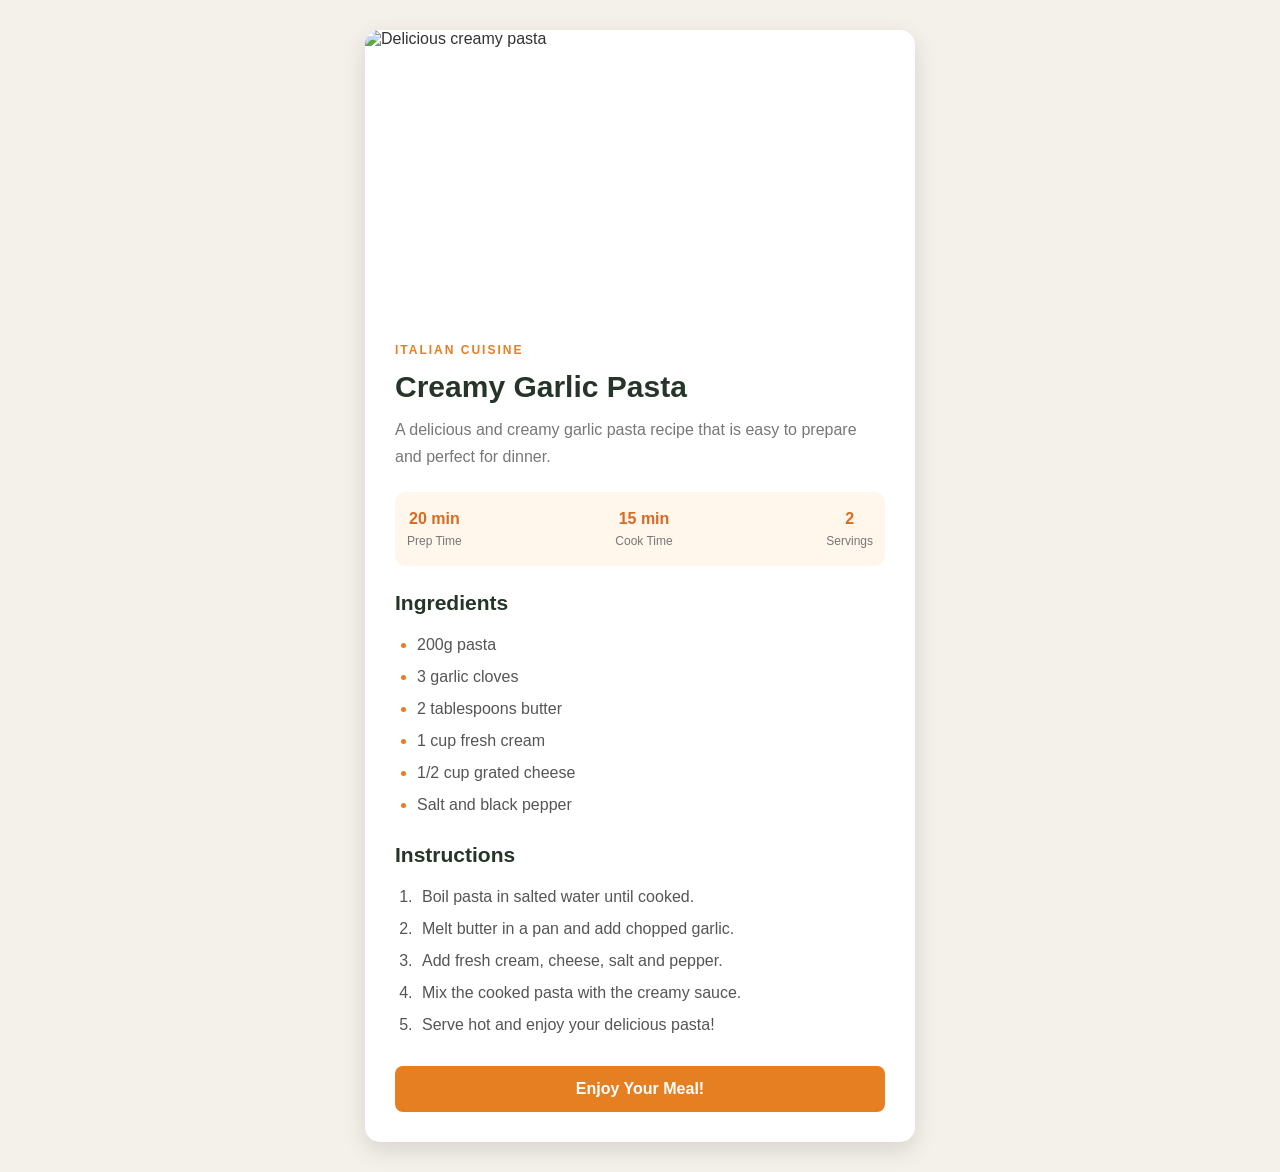
==== index.html @ a53e1885 "Add HTML structure for recipe card This file contains a complete HTML structure for a recipe card, i" ====
<!DOCTYPE html>
<html lang="en">
<head>
    <meta charset="UTF-8">
    <meta name="viewport" content="width=device-width, initial-scale=1.0">
    <title>Delicious Recipe Card</title>

    <style>
        /* General Styling */
        * {
            margin: 0;
            padding: 0;
            box-sizing: border-box;
        }

        body {
            font-family: Arial, sans-serif;
            background-color: #f4f1ea;
            color: #333;
            display: flex;
            justify-content: center;
            align-items: center;
            min-height: 100vh;
            padding: 30px 15px;
        }

        /* Recipe Card */
        .recipe-card {
            width: 100%;
            max-width: 550px;
            background-color: white;
            border-radius: 15px;
            overflow: hidden;
            box-shadow: 0 8px 25px rgba(0, 0, 0, 0.12);
        }

        /* Recipe Image */
        .recipe-image {
            width: 100%;
            height: 280px;
            object-fit: cover;
            display: block;
        }

        /* Recipe Content */
        .recipe-content {
            padding: 30px;
        }

        .category {
            color: #e67e22;
            font-size: 12px;
            font-weight: bold;
            letter-spacing: 2px;
        }

        h1 {
            font-size: 30px;
            margin: 12px 0;
            color: #253528;
        }

        .description {
            color: #777;
            line-height: 1.7;
            margin-bottom: 22px;
        }

        /* Recipe Information */
        .recipe-info {
            display: flex;
            justify-content: space-between;
            background-color: #fff6ec;
            padding: 18px 12px;
            border-radius: 10px;
            margin-bottom: 25px;
            text-align: center;
        }

        .recipe-info div {
            display: flex;
            flex-direction: column;
            gap: 6px;
        }

        .recipe-info strong {
            color: #d96b20;
            font-size: 16px;
        }

        .recipe-info span {
            font-size: 12px;
            color: #777;
        }

        /* Section Headings */
        h2 {
            font-size: 21px;
            color: #253528;
            margin: 22px 0 14px;
        }

        /* Ingredients */
        .ingredients,
        .instructions {
            padding-left: 22px;
            line-height: 2;
            color: #555;
        }

        .ingredients li::marker {
            color: #e67e22;
        }

        .instructions li {
            padding-left: 5px;
        }

        /* Button */
        .recipe-button {
            width: 100%;
            background-color: #e67e22;
            color: white;
            border: none;
            padding: 14px;
            margin-top: 25px;
            border-radius: 8px;
            font-size: 16px;
            font-weight: bold;
            cursor: pointer;
            transition: background-color 0.3s ease;
        }

        .recipe-button:hover {
            background-color: #c45c10;
        }

        /* Responsive Design */
        @media (max-width: 480px) {
            .recipe-content {
                padding: 20px;
            }

            h1 {
                font-size: 25px;
            }

            .recipe-image {
                height: 220px;
            }
        }
    </style>
</head>

<body>

    <div class="recipe-card">

        <img
            src="https://images.unsplash.com/photo-1473093295043-cdd812d0e601?w=800"
            alt="Delicious creamy pasta"
            class="recipe-image"
        >

        <div class="recipe-content">

            <span class="category">ITALIAN CUISINE</span>

            <h1>Creamy Garlic Pasta</h1>

            <p class="description">
                A delicious and creamy garlic pasta recipe
                that is easy to prepare and perfect for dinner.
            </p>

            <div class="recipe-info">

                <div>
                    <strong>20 min</strong>
                    <span>Prep Time</span>
                </div>

                <div>
                    <strong>15 min</strong>
                    <span>Cook Time</span>
                </div>

                <div>
                    <strong>2</strong>
                    <span>Servings</span>
                </div>

            </div>

            <h2>Ingredients</h2>

            <ul class="ingredients">
                <li>200g pasta</li>
                <li>3 garlic cloves</li>
                <li>2 tablespoons butter</li>
                <li>1 cup fresh cream</li>
                <li>1/2 cup grated cheese</li>
                <li>Salt and black pepper</li>
            </ul>

            <h2>Instructions</h2>

            <ol class="instructions">
                <li>Boil pasta in salted water until cooked.</li>
                <li>Melt butter in a pan and add chopped garlic.</li>
                <li>Add fresh cream, cheese, salt and pepper.</li>
                <li>Mix the cooked pasta with the creamy sauce.</li>
                <li>Serve hot and enjoy your delicious pasta!</li>
            </ol>

            <button class="recipe-button" type="button">
                Enjoy Your Meal!
            </button>

        </div>
    </div>

</body>
</html>
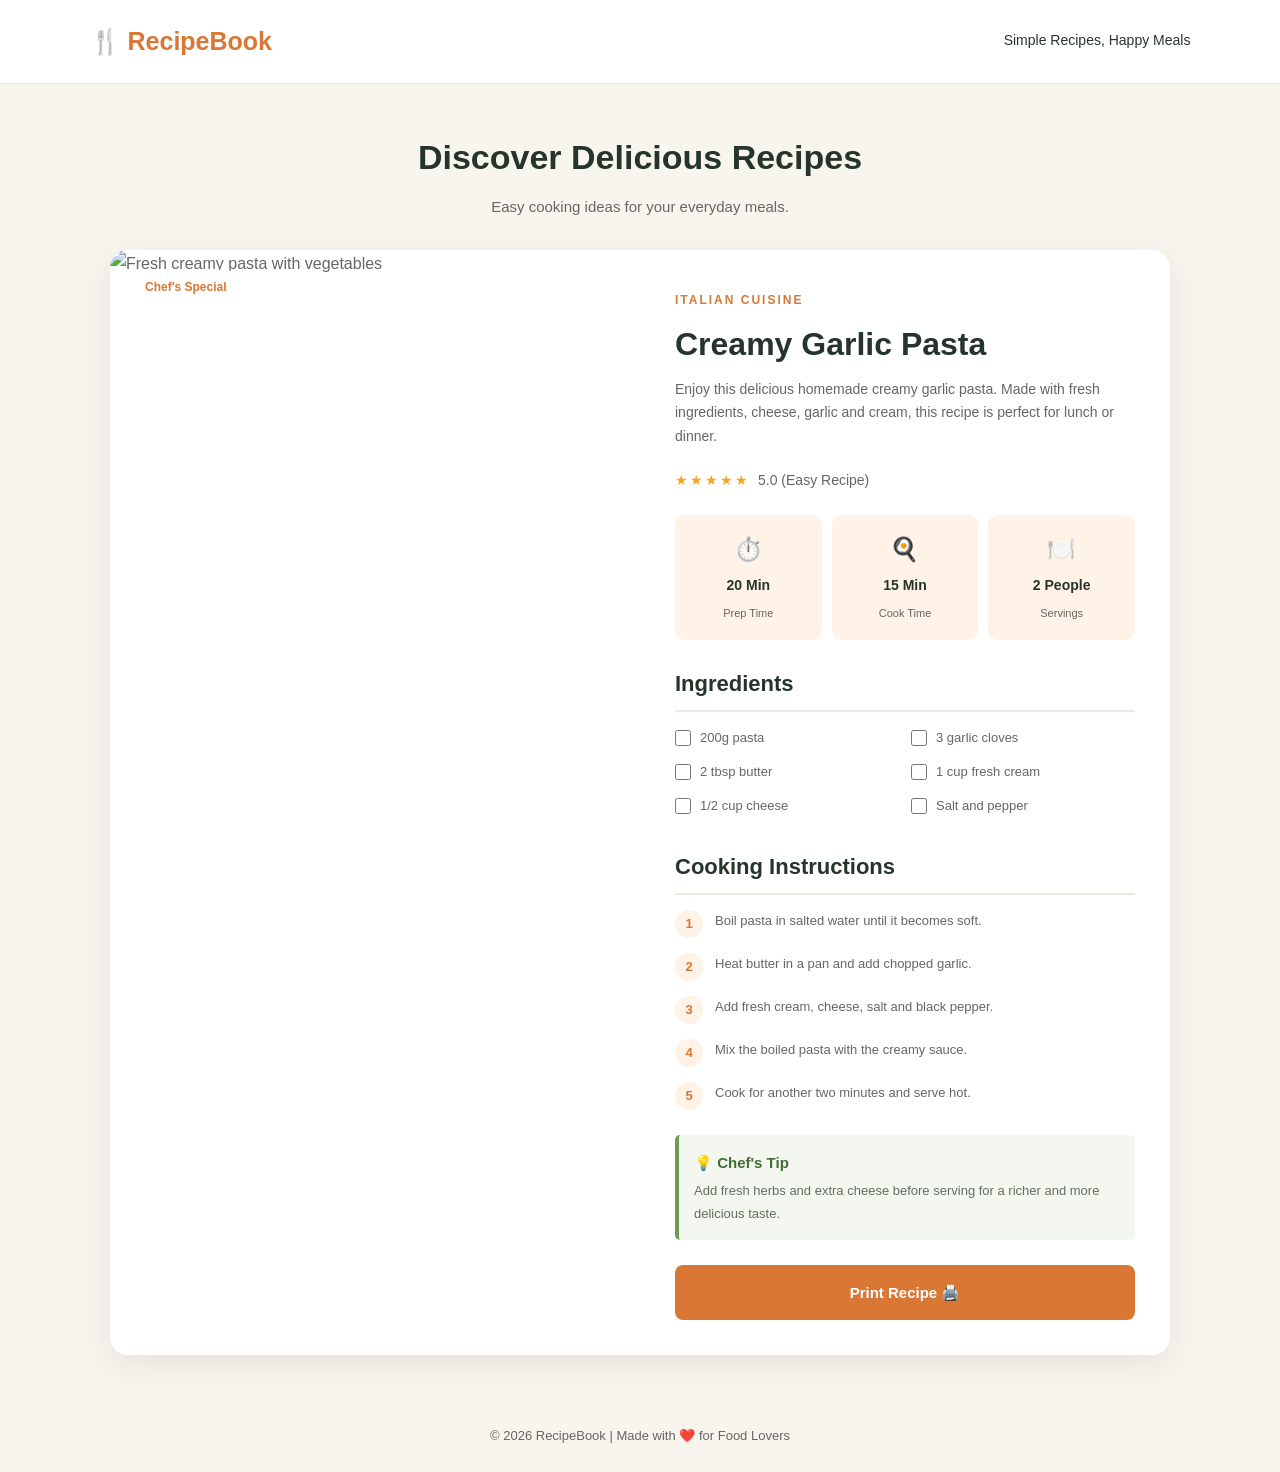
==== commit 51d112e8: "Update title and meta description in index.html" ====
--- a/index.html
+++ b/index.html
@@ -4,150 +4,429 @@
 <head>
     <meta charset="UTF-8">
     <meta name="viewport" content="width=device-width, initial-scale=1.0">
-    <title>Delicious Recipe Card</title>
+
+    <meta name="description" content="A beautifully styled recipe card for creamy garlic pasta.">
+
+    <title>Delicious Recipe | Creamy Garlic Pasta</title>
 
     <style>
-        /* General Styling */
+        /* =========================
+           1. GLOBAL STYLES
+        ========================== */
+
         * {
             margin: 0;
             padding: 0;
             box-sizing: border-box;
         }
 
+        :root {
+            --primary: #d97735;
+            --primary-dark: #ad5120;
+            --background: #f8f5ef;
+            --heading: #26352c;
+            --text: #666666;
+            --white: #ffffff;
+            --border: #eee7dc;
+            --light-orange: #fff2e6;
+        }
+
         body {
-            font-family: Arial, sans-serif;
-            background-color: #f4f1ea;
-            color: #333;
+            font-family: Arial, Helvetica, sans-serif;
+            background: var(--background);
+            color: var(--text);
+            line-height: 1.7;
+        }
+
+        button,
+        input {
+            font: inherit;
+        }
+
+        /* =========================
+           2. HEADER
+        ========================== */
+
+        .header {
+            background: var(--white);
+            padding: 20px 7%;
+            display: flex;
+            justify-content: space-between;
+            align-items: center;
+            border-bottom: 1px solid var(--border);
+        }
+
+        .logo {
+            color: var(--primary);
+            font-size: 25px;
+            font-weight: bold;
+        }
+
+        .header-text {
+            color: var(--heading);
+            font-size: 14px;
+        }
+
+        /* =========================
+           3. MAIN CONTAINER
+        ========================== */
+
+        .container {
+            max-width: 1100px;
+            margin: 45px auto;
+            padding: 0 20px;
+        }
+
+        .page-heading {
+            text-align: center;
+            margin-bottom: 30px;
+        }
+
+        .page-heading h1 {
+            color: var(--heading);
+            font-size: 34px;
+            margin-bottom: 8px;
+        }
+
+        .page-heading p {
+            color: var(--text);
+            font-size: 15px;
+        }
+
+        /* =========================
+           4. RECIPE CARD
+        ========================== */
+
+        .recipe-card {
+            display: grid;
+            grid-template-columns: 1fr 1fr;
+            background: var(--white);
+            border-radius: 18px;
+            overflow: hidden;
+            box-shadow: 0 10px 35px rgba(0, 0, 0, 0.08);
+        }
+
+        .recipe-image-container {
+            position: relative;
+            min-height: 100%;
+            overflow: hidden;
+        }
+
+        .recipe-image {
+            width: 100%;
+            height: 100%;
+            min-height: 480px;
+            object-fit: cover;
+            display: block;
+            transition: transform 0.4s ease;
+        }
+
+        .recipe-image-container:hover .recipe-image {
+            transform: scale(1.05);
+        }
+
+        .image-label {
+            position: absolute;
+            top: 20px;
+            left: 20px;
+            background: var(--white);
+            color: var(--primary);
+            padding: 7px 15px;
+            border-radius: 30px;
+            font-size: 12px;
+            font-weight: bold;
+        }
+
+        .recipe-content {
+            padding: 35px;
+        }
+
+        .category {
+            color: var(--primary);
+            font-size: 12px;
+            font-weight: bold;
+            letter-spacing: 2px;
+            text-transform: uppercase;
+        }
+
+        .recipe-title {
+            color: var(--heading);
+            font-size: 32px;
+            line-height: 1.3;
+            margin: 12px 0;
+        }
+
+        .recipe-description {
+            font-size: 14px;
+            color: var(--text);
+            margin-bottom: 20px;
+        }
+
+        /* =========================
+           5. RECIPE RATINGS
+        ========================== */
+
+        .rating {
+            display: flex;
+            align-items: center;
+            gap: 8px;
+            margin-bottom: 22px;
+            font-size: 14px;
+        }
+
+        .stars {
+            color: #f3a623;
+            letter-spacing: 2px;
+        }
+
+        .rating-text {
+            color: var(--text);
+        }
+
+        /* =========================
+           6. RECIPE INFORMATION
+        ========================== */
+
+        .recipe-info {
+            display: grid;
+            grid-template-columns: repeat(3, 1fr);
+            gap: 10px;
+            margin-bottom: 25px;
+        }
+
+        .info-box {
+            background: var(--light-orange);
+            text-align: center;
+            padding: 15px 5px;
+            border-radius: 10px;
+            transition: transform 0.3s ease;
+        }
+
+        .info-box:hover {
+            transform: translateY(-4px);
+        }
+
+        .info-icon {
+            display: block;
+            font-size: 23px;
+            margin-bottom: 5px;
+        }
+
+        .info-box strong {
+            display: block;
+            color: var(--heading);
+            font-size: 14px;
+        }
+
+        .info-box span:last-child {
+            font-size: 11px;
+            color: var(--text);
+        }
+
+        /* =========================
+           7. INGREDIENTS
+        ========================== */
+
+        .section-title {
+            color: var(--heading);
+            font-size: 22px;
+            margin-bottom: 15px;
+            padding-bottom: 8px;
+            border-bottom: 2px solid var(--border);
+        }
+
+        .ingredients {
+            list-style: none;
+            display: grid;
+            grid-template-columns: 1fr 1fr;
+            gap: 12px;
+            margin-bottom: 30px;
+        }
+
+        .ingredients li {
+            display: flex;
+            align-items: center;
+            gap: 9px;
+            font-size: 13px;
+        }
+
+        .ingredients input {
+            width: 16px;
+            height: 16px;
+            accent-color: var(--primary);
+            cursor: pointer;
+            flex-shrink: 0;
+        }
+
+        .ingredients input:checked + label {
+            text-decoration: line-through;
+            color: #999999;
+        }
+
+        .ingredients label {
+            cursor: pointer;
+        }
+
+        /* =========================
+           8. COOKING INSTRUCTIONS
+        ========================== */
+
+        .instructions {
+            list-style: none;
+            counter-reset: steps;
+            display: flex;
+            flex-direction: column;
+            gap: 15px;
+        }
+
+        .instructions li {
+            counter-increment: steps;
+            display: flex;
+            align-items: flex-start;
+            gap: 12px;
+            font-size: 13px;
+        }
+
+        .instructions li::before {
+            content: counter(steps);
+            min-width: 28px;
+            height: 28px;
+            background: var(--light-orange);
+            color: var(--primary);
+            border-radius: 50%;
             display: flex;
             justify-content: center;
             align-items: center;
-            min-height: 100vh;
-            padding: 30px 15px;
-        }
-
-        /* Recipe Card */
-        .recipe-card {
-            width: 100%;
-            max-width: 550px;
-            background-color: white;
-            border-radius: 15px;
-            overflow: hidden;
-            box-shadow: 0 8px 25px rgba(0, 0, 0, 0.12);
-        }
-
-        /* Recipe Image */
-        .recipe-image {
-            width: 100%;
-            height: 280px;
-            object-fit: cover;
-            display: block;
-        }
-
-        /* Recipe Content */
-        .recipe-content {
-            padding: 30px;
-        }
-
-        .category {
-            color: #e67e22;
-            font-size: 12px;
             font-weight: bold;
-            letter-spacing: 2px;
-        }
-
-        h1 {
-            font-size: 30px;
-            margin: 12px 0;
-            color: #253528;
-        }
-
-        .description {
-            color: #777;
-            line-height: 1.7;
-            margin-bottom: 22px;
-        }
-
-        /* Recipe Information */
-        .recipe-info {
-            display: flex;
-            justify-content: space-between;
-            background-color: #fff6ec;
-            padding: 18px 12px;
-            border-radius: 10px;
-            margin-bottom: 25px;
-            text-align: center;
-        }
-
-        .recipe-info div {
-            display: flex;
-            flex-direction: column;
-            gap: 6px;
-        }
-
-        .recipe-info strong {
-            color: #d96b20;
-            font-size: 16px;
-        }
-
-        .recipe-info span {
-            font-size: 12px;
-            color: #777;
-        }
-
-        /* Section Headings */
-        h2 {
-            font-size: 21px;
-            color: #253528;
-            margin: 22px 0 14px;
-        }
-
-        /* Ingredients */
-        .ingredients,
-        .instructions {
-            padding-left: 22px;
-            line-height: 2;
-            color: #555;
-        }
-
-        .ingredients li::marker {
-            color: #e67e22;
-        }
-
-        .instructions li {
-            padding-left: 5px;
-        }
-
-        /* Button */
+        }
+
+        /* =========================
+           9. TIPS SECTION
+        ========================== */
+
+        .tips {
+            background: #f3f7f0;
+            border-left: 4px solid #6b9c58;
+            padding: 15px;
+            margin-top: 25px;
+            border-radius: 5px;
+        }
+
+        .tips h3 {
+            color: #426b36;
+            font-size: 15px;
+            margin-bottom: 5px;
+        }
+
+        .tips p {
+            font-size: 13px;
+            color: #61705b;
+        }
+
+        /* =========================
+           10. BUTTON
+        ========================== */
+
         .recipe-button {
             width: 100%;
-            background-color: #e67e22;
-            color: white;
+            margin-top: 25px;
+            padding: 15px;
+            background: var(--primary);
+            color: var(--white);
             border: none;
-            padding: 14px;
-            margin-top: 25px;
             border-radius: 8px;
-            font-size: 16px;
+            font-size: 15px;
             font-weight: bold;
             cursor: pointer;
-            transition: background-color 0.3s ease;
+            transition: background 0.3s ease,
+                        transform 0.3s ease;
         }
 
         .recipe-button:hover {
-            background-color: #c45c10;
-        }
-
-        /* Responsive Design */
+            background: var(--primary-dark);
+            transform: translateY(-2px);
+        }
+
+        .recipe-button:focus-visible {
+            outline: 3px solid var(--heading);
+            outline-offset: 3px;
+        }
+
+        /* =========================
+           11. FOOTER
+        ========================== */
+
+        .footer {
+            text-align: center;
+            padding: 25px 15px;
+            color: var(--text);
+            font-size: 13px;
+        }
+
+        /* =========================
+           12. RESPONSIVE DESIGN
+        ========================== */
+
+        @media (max-width: 768px) {
+
+            .container {
+                margin: 25px auto;
+            }
+
+            .recipe-card {
+                grid-template-columns: 1fr;
+            }
+
+            .recipe-image {
+                min-height: 300px;
+                max-height: 350px;
+            }
+
+            .recipe-content {
+                padding: 25px;
+            }
+
+            .page-heading h1 {
+                font-size: 28px;
+            }
+        }
+
         @media (max-width: 480px) {
+
+            .header {
+                padding: 15px 5%;
+            }
+
+            .logo {
+                font-size: 21px;
+            }
+
+            .header-text {
+                font-size: 11px;
+            }
+
+            .container {
+                padding: 0 12px;
+            }
+
             .recipe-content {
                 padding: 20px;
             }
 
-            h1 {
-                font-size: 25px;
-            }
-
-            .recipe-image {
-                height: 220px;
+            .recipe-title {
+                font-size: 27px;
+            }
+
+            .ingredients {
+                grid-template-columns: 1fr;
+            }
+
+            .recipe-info {
+                gap: 6px;
+            }
+
+            .info-box {
+                padding: 12px 3px;
             }
         }
     </style>
@@ -155,71 +434,183 @@
 
 <body>
 
-    <div class="recipe-card">
-
-        <img
-            src="https://images.unsplash.com/photo-1473093295043-cdd812d0e601?w=800"
-            alt="Delicious creamy pasta"
-            class="recipe-image"
-        >
-
-        <div class="recipe-content">
-
-            <span class="category">ITALIAN CUISINE</span>
-
-            <h1>Creamy Garlic Pasta</h1>
-
-            <p class="description">
-                A delicious and creamy garlic pasta recipe
-                that is easy to prepare and perfect for dinner.
-            </p>
-
-            <div class="recipe-info">
-
-                <div>
-                    <strong>20 min</strong>
-                    <span>Prep Time</span>
+    <!-- Header -->
+    <header class="header">
+        <div class="logo">🍴 RecipeBook</div>
+        <div class="header-text">Simple Recipes, Happy Meals</div>
+    </header>
+
+    <!-- Main Content -->
+    <main class="container">
+
+        <div class="page-heading">
+            <h1>Discover Delicious Recipes</h1>
+            <p>Easy cooking ideas for your everyday meals.</p>
+        </div>
+
+        <!-- Recipe Card -->
+        <article class="recipe-card">
+
+            <!-- Recipe Image -->
+            <div class="recipe-image-container">
+
+                <img
+                    class="recipe-image"
+                    src="https://images.unsplash.com/photo-1473093295043-cdd812d0e601?w=900"
+                    alt="Fresh creamy pasta with vegetables"
+                >
+
+                <span class="image-label">Chef's Special</span>
+
+            </div>
+
+            <!-- Recipe Details -->
+            <div class="recipe-content">
+
+                <span class="category">Italian Cuisine</span>
+
+                <h2 class="recipe-title">
+                    Creamy Garlic Pasta
+                </h2>
+
+                <p class="recipe-description">
+                    Enjoy this delicious homemade creamy garlic pasta.
+                    Made with fresh ingredients, cheese, garlic and cream,
+                    this recipe is perfect for lunch or dinner.
+                </p>
+
+                <!-- Rating -->
+                <div class="rating">
+                    <span class="stars">★★★★★</span>
+                    <span class="rating-text">5.0 (Easy Recipe)</span>
                 </div>
 
-                <div>
-                    <strong>15 min</strong>
-                    <span>Cook Time</span>
+                <!-- Recipe Information -->
+                <div class="recipe-info">
+
+                    <div class="info-box">
+                        <span class="info-icon">⏱️</span>
+                        <strong>20 Min</strong>
+                        <span>Prep Time</span>
+                    </div>
+
+                    <div class="info-box">
+                        <span class="info-icon">🍳</span>
+                        <strong>15 Min</strong>
+                        <span>Cook Time</span>
+                    </div>
+
+                    <div class="info-box">
+                        <span class="info-icon">🍽️</span>
+                        <strong>2 People</strong>
+                        <span>Servings</span>
+                    </div>
+
                 </div>
 
-                <div>
-                    <strong>2</strong>
-                    <span>Servings</span>
+                <!-- Ingredients -->
+                <section>
+
+                    <h3 class="section-title">Ingredients</h3>
+
+                    <ul class="ingredients">
+
+                        <li>
+                            <input type="checkbox" id="item1">
+                            <label for="item1">200g pasta</label>
+                        </li>
+
+                        <li>
+                            <input type="checkbox" id="item2">
+                            <label for="item2">3 garlic cloves</label>
+                        </li>
+
+                        <li>
+                            <input type="checkbox" id="item3">
+                            <label for="item3">2 tbsp butter</label>
+                        </li>
+
+                        <li>
+                            <input type="checkbox" id="item4">
+                            <label for="item4">1 cup fresh cream</label>
+                        </li>
+
+                        <li>
+                            <input type="checkbox" id="item5">
+                            <label for="item5">1/2 cup cheese</label>
+                        </li>
+
+                        <li>
+                            <input type="checkbox" id="item6">
+                            <label for="item6">Salt and pepper</label>
+                        </li>
+
+                    </ul>
+
+                </section>
+
+                <!-- Instructions -->
+                <section>
+
+                    <h3 class="section-title">Cooking Instructions</h3>
+
+                    <ol class="instructions">
+
+                        <li>
+                            Boil pasta in salted water until it becomes soft.
+                        </li>
+
+                        <li>
+                            Heat butter in a pan and add chopped garlic.
+                        </li>
+
+                        <li>
+                            Add fresh cream, cheese, salt and black pepper.
+                        </li>
+
+                        <li>
+                            Mix the boiled pasta with the creamy sauce.
+                        </li>
+
+                        <li>
+                            Cook for another two minutes and serve hot.
+                        </li>
+
+                    </ol>
+
+                </section>
+
+                <!-- Cooking Tip -->
+                <div class="tips">
+
+                    <h3>💡 Chef's Tip</h3>
+
+                    <p>
+                        Add fresh herbs and extra cheese before serving
+                        for a richer and more delicious taste.
+                    </p>
+
                 </div>
 
+                <!-- Button -->
+                <button
+                    class="recipe-button"
+                    type="button"
+                    onclick="window.print()"
+                >
+                    Print Recipe 🖨️
+                </button>
+
             </div>
 
-            <h2>Ingredients</h2>
-
-            <ul class="ingredients">
-                <li>200g pasta</li>
-                <li>3 garlic cloves</li>
-                <li>2 tablespoons butter</li>
-                <li>1 cup fresh cream</li>
-                <li>1/2 cup grated cheese</li>
-                <li>Salt and black pepper</li>
-            </ul>
-
-            <h2>Instructions</h2>
-
-            <ol class="instructions">
-                <li>Boil pasta in salted water until cooked.</li>
-                <li>Melt butter in a pan and add chopped garlic.</li>
-                <li>Add fresh cream, cheese, salt and pepper.</li>
-                <li>Mix the cooked pasta with the creamy sauce.</li>
-                <li>Serve hot and enjoy your delicious pasta!</li>
-            </ol>
-
-            <button class="recipe-button" type="button">
-                Enjoy Your Meal!
-            </button>
-
-        </div>
-    </div>
+        </article>
+
+    </main>
+
+    <!-- Footer -->
+    <footer class="footer">
+        <p>© 2026 RecipeBook | Made with ❤️ for Food Lovers</p>
+    </footer>
 
 </body>
 </html>
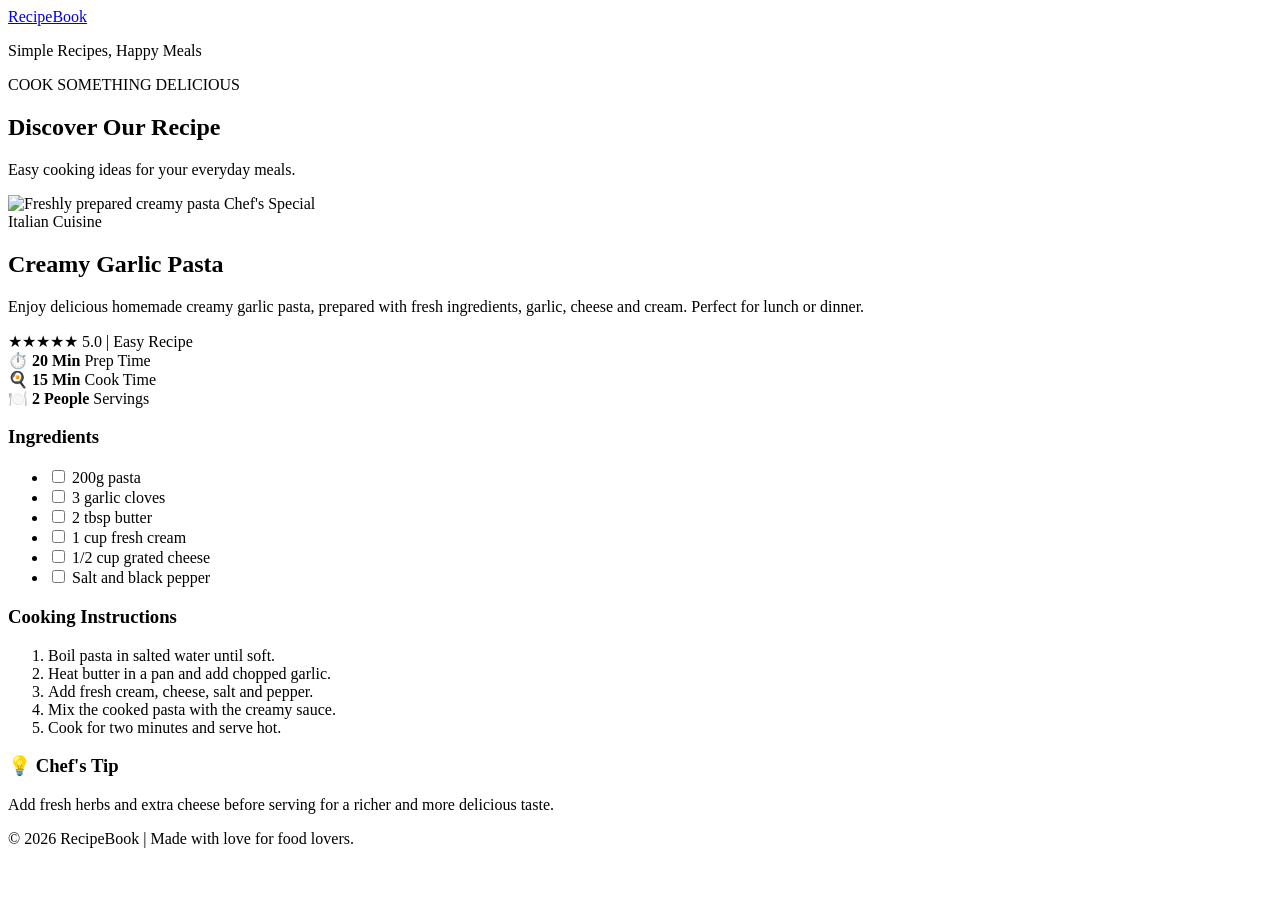
==== commit c7407553: "Update recipe details and improve styling" ====
--- a/index.html
+++ b/index.html
@@ -4,489 +4,61 @@
 <head>
     <meta charset="UTF-8">
     <meta name="viewport" content="width=device-width, initial-scale=1.0">
+    <meta name="description" content="Creamy garlic pasta recipe with ingredients and cooking instructions.">
 
-    <meta name="description" content="A beautifully styled recipe card for creamy garlic pasta.">
+    <title>Creamy Garlic Pasta | RecipeBook</title>
 
-    <title>Delicious Recipe | Creamy Garlic Pasta</title>
-
-    <style>
-        /* =========================
-           1. GLOBAL STYLES
-        ========================== */
-
-        * {
-            margin: 0;
-            padding: 0;
-            box-sizing: border-box;
-        }
-
-        :root {
-            --primary: #d97735;
-            --primary-dark: #ad5120;
-            --background: #f8f5ef;
-            --heading: #26352c;
-            --text: #666666;
-            --white: #ffffff;
-            --border: #eee7dc;
-            --light-orange: #fff2e6;
-        }
-
-        body {
-            font-family: Arial, Helvetica, sans-serif;
-            background: var(--background);
-            color: var(--text);
-            line-height: 1.7;
-        }
-
-        button,
-        input {
-            font: inherit;
-        }
-
-        /* =========================
-           2. HEADER
-        ========================== */
-
-        .header {
-            background: var(--white);
-            padding: 20px 7%;
-            display: flex;
-            justify-content: space-between;
-            align-items: center;
-            border-bottom: 1px solid var(--border);
-        }
-
-        .logo {
-            color: var(--primary);
-            font-size: 25px;
-            font-weight: bold;
-        }
-
-        .header-text {
-            color: var(--heading);
-            font-size: 14px;
-        }
-
-        /* =========================
-           3. MAIN CONTAINER
-        ========================== */
-
-        .container {
-            max-width: 1100px;
-            margin: 45px auto;
-            padding: 0 20px;
-        }
-
-        .page-heading {
-            text-align: center;
-            margin-bottom: 30px;
-        }
-
-        .page-heading h1 {
-            color: var(--heading);
-            font-size: 34px;
-            margin-bottom: 8px;
-        }
-
-        .page-heading p {
-            color: var(--text);
-            font-size: 15px;
-        }
-
-        /* =========================
-           4. RECIPE CARD
-        ========================== */
-
-        .recipe-card {
-            display: grid;
-            grid-template-columns: 1fr 1fr;
-            background: var(--white);
-            border-radius: 18px;
-            overflow: hidden;
-            box-shadow: 0 10px 35px rgba(0, 0, 0, 0.08);
-        }
-
-        .recipe-image-container {
-            position: relative;
-            min-height: 100%;
-            overflow: hidden;
-        }
-
-        .recipe-image {
-            width: 100%;
-            height: 100%;
-            min-height: 480px;
-            object-fit: cover;
-            display: block;
-            transition: transform 0.4s ease;
-        }
-
-        .recipe-image-container:hover .recipe-image {
-            transform: scale(1.05);
-        }
-
-        .image-label {
-            position: absolute;
-            top: 20px;
-            left: 20px;
-            background: var(--white);
-            color: var(--primary);
-            padding: 7px 15px;
-            border-radius: 30px;
-            font-size: 12px;
-            font-weight: bold;
-        }
-
-        .recipe-content {
-            padding: 35px;
-        }
-
-        .category {
-            color: var(--primary);
-            font-size: 12px;
-            font-weight: bold;
-            letter-spacing: 2px;
-            text-transform: uppercase;
-        }
-
-        .recipe-title {
-            color: var(--heading);
-            font-size: 32px;
-            line-height: 1.3;
-            margin: 12px 0;
-        }
-
-        .recipe-description {
-            font-size: 14px;
-            color: var(--text);
-            margin-bottom: 20px;
-        }
-
-        /* =========================
-           5. RECIPE RATINGS
-        ========================== */
-
-        .rating {
-            display: flex;
-            align-items: center;
-            gap: 8px;
-            margin-bottom: 22px;
-            font-size: 14px;
-        }
-
-        .stars {
-            color: #f3a623;
-            letter-spacing: 2px;
-        }
-
-        .rating-text {
-            color: var(--text);
-        }
-
-        /* =========================
-           6. RECIPE INFORMATION
-        ========================== */
-
-        .recipe-info {
-            display: grid;
-            grid-template-columns: repeat(3, 1fr);
-            gap: 10px;
-            margin-bottom: 25px;
-        }
-
-        .info-box {
-            background: var(--light-orange);
-            text-align: center;
-            padding: 15px 5px;
-            border-radius: 10px;
-            transition: transform 0.3s ease;
-        }
-
-        .info-box:hover {
-            transform: translateY(-4px);
-        }
-
-        .info-icon {
-            display: block;
-            font-size: 23px;
-            margin-bottom: 5px;
-        }
-
-        .info-box strong {
-            display: block;
-            color: var(--heading);
-            font-size: 14px;
-        }
-
-        .info-box span:last-child {
-            font-size: 11px;
-            color: var(--text);
-        }
-
-        /* =========================
-           7. INGREDIENTS
-        ========================== */
-
-        .section-title {
-            color: var(--heading);
-            font-size: 22px;
-            margin-bottom: 15px;
-            padding-bottom: 8px;
-            border-bottom: 2px solid var(--border);
-        }
-
-        .ingredients {
-            list-style: none;
-            display: grid;
-            grid-template-columns: 1fr 1fr;
-            gap: 12px;
-            margin-bottom: 30px;
-        }
-
-        .ingredients li {
-            display: flex;
-            align-items: center;
-            gap: 9px;
-            font-size: 13px;
-        }
-
-        .ingredients input {
-            width: 16px;
-            height: 16px;
-            accent-color: var(--primary);
-            cursor: pointer;
-            flex-shrink: 0;
-        }
-
-        .ingredients input:checked + label {
-            text-decoration: line-through;
-            color: #999999;
-        }
-
-        .ingredients label {
-            cursor: pointer;
-        }
-
-        /* =========================
-           8. COOKING INSTRUCTIONS
-        ========================== */
-
-        .instructions {
-            list-style: none;
-            counter-reset: steps;
-            display: flex;
-            flex-direction: column;
-            gap: 15px;
-        }
-
-        .instructions li {
-            counter-increment: steps;
-            display: flex;
-            align-items: flex-start;
-            gap: 12px;
-            font-size: 13px;
-        }
-
-        .instructions li::before {
-            content: counter(steps);
-            min-width: 28px;
-            height: 28px;
-            background: var(--light-orange);
-            color: var(--primary);
-            border-radius: 50%;
-            display: flex;
-            justify-content: center;
-            align-items: center;
-            font-weight: bold;
-        }
-
-        /* =========================
-           9. TIPS SECTION
-        ========================== */
-
-        .tips {
-            background: #f3f7f0;
-            border-left: 4px solid #6b9c58;
-            padding: 15px;
-            margin-top: 25px;
-            border-radius: 5px;
-        }
-
-        .tips h3 {
-            color: #426b36;
-            font-size: 15px;
-            margin-bottom: 5px;
-        }
-
-        .tips p {
-            font-size: 13px;
-            color: #61705b;
-        }
-
-        /* =========================
-           10. BUTTON
-        ========================== */
-
-        .recipe-button {
-            width: 100%;
-            margin-top: 25px;
-            padding: 15px;
-            background: var(--primary);
-            color: var(--white);
-            border: none;
-            border-radius: 8px;
-            font-size: 15px;
-            font-weight: bold;
-            cursor: pointer;
-            transition: background 0.3s ease,
-                        transform 0.3s ease;
-        }
-
-        .recipe-button:hover {
-            background: var(--primary-dark);
-            transform: translateY(-2px);
-        }
-
-        .recipe-button:focus-visible {
-            outline: 3px solid var(--heading);
-            outline-offset: 3px;
-        }
-
-        /* =========================
-           11. FOOTER
-        ========================== */
-
-        .footer {
-            text-align: center;
-            padding: 25px 15px;
-            color: var(--text);
-            font-size: 13px;
-        }
-
-        /* =========================
-           12. RESPONSIVE DESIGN
-        ========================== */
-
-        @media (max-width: 768px) {
-
-            .container {
-                margin: 25px auto;
-            }
-
-            .recipe-card {
-                grid-template-columns: 1fr;
-            }
-
-            .recipe-image {
-                min-height: 300px;
-                max-height: 350px;
-            }
-
-            .recipe-content {
-                padding: 25px;
-            }
-
-            .page-heading h1 {
-                font-size: 28px;
-            }
-        }
-
-        @media (max-width: 480px) {
-
-            .header {
-                padding: 15px 5%;
-            }
-
-            .logo {
-                font-size: 21px;
-            }
-
-            .header-text {
-                font-size: 11px;
-            }
-
-            .container {
-                padding: 0 12px;
-            }
-
-            .recipe-content {
-                padding: 20px;
-            }
-
-            .recipe-title {
-                font-size: 27px;
-            }
-
-            .ingredients {
-                grid-template-columns: 1fr;
-            }
-
-            .recipe-info {
-                gap: 6px;
-            }
-
-            .info-box {
-                padding: 12px 3px;
-            }
-        }
-    </style>
+    <link rel="stylesheet" href="recipe.css">
 </head>
 
 <body>
 
-    <!-- Header -->
     <header class="header">
-        <div class="logo">🍴 RecipeBook</div>
-        <div class="header-text">Simple Recipes, Happy Meals</div>
+        <a href="recipe.html" class="logo">RecipeBook</a>
+        <p>Simple Recipes, Happy Meals</p>
     </header>
 
-    <!-- Main Content -->
     <main class="container">
 
-        <div class="page-heading">
-            <h1>Discover Delicious Recipes</h1>
+        <section class="page-heading">
+            <span class="eyebrow">COOK SOMETHING DELICIOUS</span>
+            <h1>Discover Our Recipe</h1>
             <p>Easy cooking ideas for your everyday meals.</p>
-        </div>
+        </section>
 
-        <!-- Recipe Card -->
         <article class="recipe-card">
 
-            <!-- Recipe Image -->
             <div class="recipe-image-container">
-
                 <img
+                    src="https://images.unsplash.com/photo-1473093295043-cdd812d0e601?w=900"
+                    alt="Freshly prepared creamy pasta"
                     class="recipe-image"
-                    src="https://images.unsplash.com/photo-1473093295043-cdd812d0e601?w=900"
-                    alt="Fresh creamy pasta with vegetables"
+                    width="900"
+                    height="700"
                 >
-
                 <span class="image-label">Chef's Special</span>
-
             </div>
 
-            <!-- Recipe Details -->
             <div class="recipe-content">
 
                 <span class="category">Italian Cuisine</span>
 
-                <h2 class="recipe-title">
-                    Creamy Garlic Pasta
-                </h2>
+                <h2 class="recipe-title">Creamy Garlic Pasta</h2>
 
                 <p class="recipe-description">
-                    Enjoy this delicious homemade creamy garlic pasta.
-                    Made with fresh ingredients, cheese, garlic and cream,
-                    this recipe is perfect for lunch or dinner.
+                    Enjoy delicious homemade creamy garlic pasta,
+                    prepared with fresh ingredients, garlic, cheese
+                    and cream. Perfect for lunch or dinner.
                 </p>
 
-                <!-- Rating -->
                 <div class="rating">
-                    <span class="stars">★★★★★</span>
-                    <span class="rating-text">5.0 (Easy Recipe)</span>
+                    <span class="stars" aria-label="5 out of 5 stars">
+                        ★★★★★
+                    </span>
+                    <span>5.0 | Easy Recipe</span>
                 </div>
 
-                <!-- Recipe Information -->
-                <div class="recipe-info">
+                <section class="recipe-info" aria-label="Recipe details">
 
                     <div class="info-box">
                         <span class="info-icon">⏱️</span>
@@ -506,58 +78,56 @@
                         <span>Servings</span>
                     </div>
 
-                </div>
+                </section>
 
-                <!-- Ingredients -->
-                <section>
+                <section class="recipe-section">
 
                     <h3 class="section-title">Ingredients</h3>
 
                     <ul class="ingredients">
 
                         <li>
-                            <input type="checkbox" id="item1">
-                            <label for="item1">200g pasta</label>
+                            <input type="checkbox" id="ingredient1">
+                            <label for="ingredient1">200g pasta</label>
                         </li>
 
                         <li>
-                            <input type="checkbox" id="item2">
-                            <label for="item2">3 garlic cloves</label>
+                            <input type="checkbox" id="ingredient2">
+                            <label for="ingredient2">3 garlic cloves</label>
                         </li>
 
                         <li>
-                            <input type="checkbox" id="item3">
-                            <label for="item3">2 tbsp butter</label>
+                            <input type="checkbox" id="ingredient3">
+                            <label for="ingredient3">2 tbsp butter</label>
                         </li>
 
                         <li>
-                            <input type="checkbox" id="item4">
-                            <label for="item4">1 cup fresh cream</label>
+                            <input type="checkbox" id="ingredient4">
+                            <label for="ingredient4">1 cup fresh cream</label>
                         </li>
 
                         <li>
-                            <input type="checkbox" id="item5">
-                            <label for="item5">1/2 cup cheese</label>
+                            <input type="checkbox" id="ingredient5">
+                            <label for="ingredient5">1/2 cup grated cheese</label>
                         </li>
 
                         <li>
-                            <input type="checkbox" id="item6">
-                            <label for="item6">Salt and pepper</label>
+                            <input type="checkbox" id="ingredient6">
+                            <label for="ingredient6">Salt and black pepper</label>
                         </li>
 
                     </ul>
 
                 </section>
 
-                <!-- Instructions -->
-                <section>
+                <section class="recipe-section">
 
                     <h3 class="section-title">Cooking Instructions</h3>
 
                     <ol class="instructions">
 
                         <li>
-                            Boil pasta in salted water until it becomes soft.
+                            Boil pasta in salted water until soft.
                         </li>
 
                         <li>
@@ -565,41 +135,28 @@
                         </li>
 
                         <li>
-                            Add fresh cream, cheese, salt and black pepper.
+                            Add fresh cream, cheese, salt and pepper.
                         </li>
 
                         <li>
-                            Mix the boiled pasta with the creamy sauce.
+                            Mix the cooked pasta with the creamy sauce.
                         </li>
 
                         <li>
-                            Cook for another two minutes and serve hot.
+                            Cook for two minutes and serve hot.
                         </li>
 
                     </ol>
 
                 </section>
 
-                <!-- Cooking Tip -->
-                <div class="tips">
-
+                <aside class="tips">
                     <h3>💡 Chef's Tip</h3>
-
                     <p>
                         Add fresh herbs and extra cheese before serving
                         for a richer and more delicious taste.
                     </p>
-
-                </div>
-
-                <!-- Button -->
-                <button
-                    class="recipe-button"
-                    type="button"
-                    onclick="window.print()"
-                >
-                    Print Recipe 🖨️
-                </button>
+                </aside>
 
             </div>
 
@@ -607,9 +164,8 @@
 
     </main>
 
-    <!-- Footer -->
     <footer class="footer">
-        <p>© 2026 RecipeBook | Made with ❤️ for Food Lovers</p>
+        <p>© 2026 RecipeBook | Made with love for food lovers.</p>
     </footer>
 
 </body>
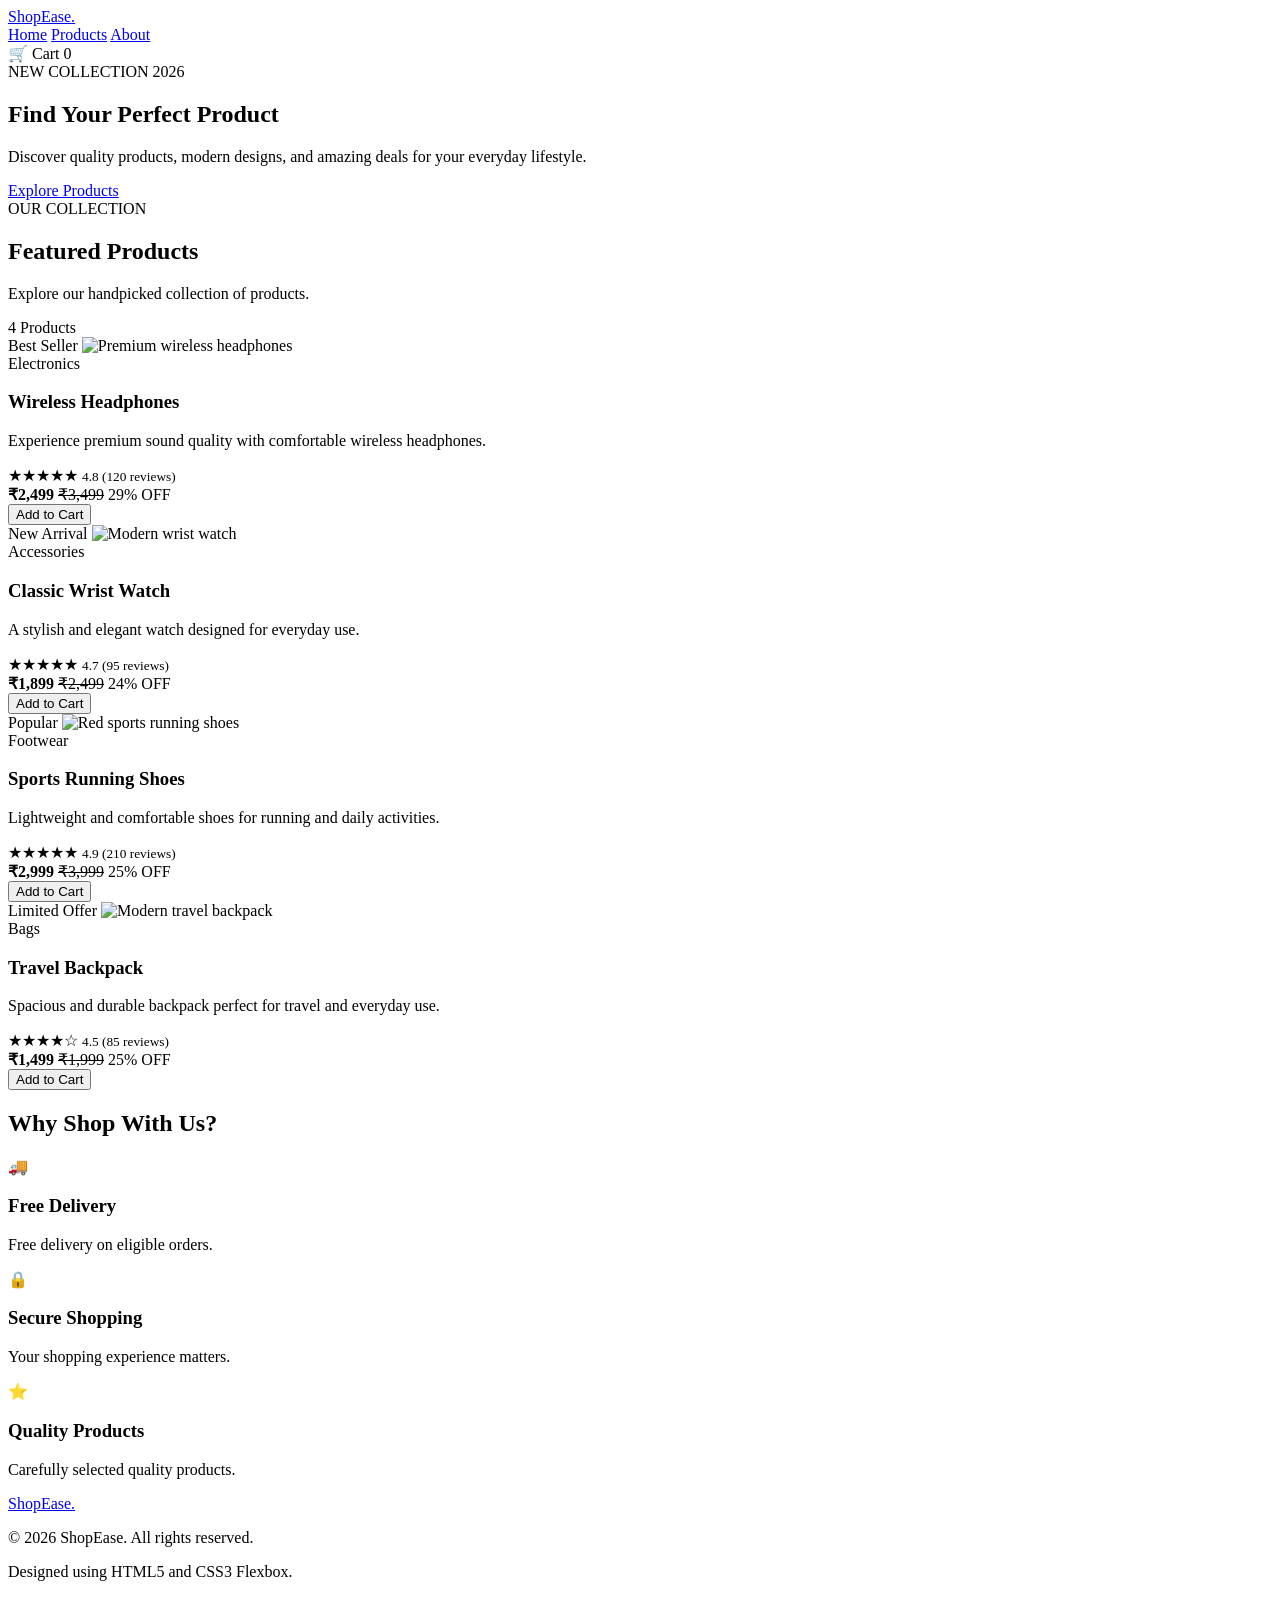
==== commit 7c3aac2c: "Add initial HTML structure for ShopEase website" ====
--- a/index.html
+++ b/index.html
@@ -1,172 +1,434 @@
 
 <!DOCTYPE html>
 <html lang="en">
+
 <head>
     <meta charset="UTF-8">
     <meta name="viewport" content="width=device-width, initial-scale=1.0">
-    <meta name="description" content="Creamy garlic pasta recipe with ingredients and cooking instructions.">
-
-    <title>Creamy Garlic Pasta | RecipeBook</title>
-
-    <link rel="stylesheet" href="recipe.css">
+
+    <meta name="description" content="Explore our collection of premium products with responsive Flexbox product cards.">
+
+    <title>ShopEase | Flexbox Product Cards</title>
+
+    <link rel="stylesheet" href="styles.css">
 </head>
 
 <body>
 
+    <!-- ================= HEADER ================= -->
+
     <header class="header">
-        <a href="recipe.html" class="logo">RecipeBook</a>
-        <p>Simple Recipes, Happy Meals</p>
+
+        <div class="header-container">
+
+            <a href="#" class="logo">
+                ShopEase<span>.</span>
+            </a>
+
+            <nav class="navigation" aria-label="Main navigation">
+                <a href="#home">Home</a>
+                <a href="#products">Products</a>
+                <a href="#about">About</a>
+            </nav>
+
+            <div class="cart-container">
+                <span class="cart-icon" aria-hidden="true">🛒</span>
+                <span>Cart</span>
+                <span class="cart-count" id="cart-count" aria-live="polite">0</span>
+            </div>
+
+        </div>
+
     </header>
 
-    <main class="container">
-
-        <section class="page-heading">
-            <span class="eyebrow">COOK SOMETHING DELICIOUS</span>
-            <h1>Discover Our Recipe</h1>
-            <p>Easy cooking ideas for your everyday meals.</p>
+    <!-- ================= MAIN CONTENT ================= -->
+
+    <main>
+
+        <!-- Hero Section -->
+
+        <section class="hero" id="home">
+
+            <div class="hero-content">
+
+                <span class="hero-label">NEW COLLECTION 2026</span>
+
+                <h1>Find Your Perfect Product</h1>
+
+                <p>
+                    Discover quality products, modern designs,
+                    and amazing deals for your everyday lifestyle.
+                </p>
+
+                <a href="#products" class="hero-button">
+                    Explore Products
+                </a>
+
+            </div>
+
         </section>
 
-        <article class="recipe-card">
-
-            <div class="recipe-image-container">
-                <img
-                    src="https://images.unsplash.com/photo-1473093295043-cdd812d0e601?w=900"
-                    alt="Freshly prepared creamy pasta"
-                    class="recipe-image"
-                    width="900"
-                    height="700"
-                >
-                <span class="image-label">Chef's Special</span>
+        <!-- ================= PRODUCTS SECTION ================= -->
+
+        <section class="products-section" id="products">
+
+            <div class="section-heading">
+
+                <div>
+                    <span class="section-label">OUR COLLECTION</span>
+                    <h2>Featured Products</h2>
+                    <p>Explore our handpicked collection of products.</p>
+                </div>
+
+                <span class="product-total">4 Products</span>
+
             </div>
 
-            <div class="recipe-content">
-
-                <span class="category">Italian Cuisine</span>
-
-                <h2 class="recipe-title">Creamy Garlic Pasta</h2>
-
-                <p class="recipe-description">
-                    Enjoy delicious homemade creamy garlic pasta,
-                    prepared with fresh ingredients, garlic, cheese
-                    and cream. Perfect for lunch or dinner.
-                </p>
-
-                <div class="rating">
-                    <span class="stars" aria-label="5 out of 5 stars">
-                        ★★★★★
-                    </span>
-                    <span>5.0 | Easy Recipe</span>
+            <!-- Product Cards Container -->
+
+            <div class="product-container">
+
+                <!-- Product 1 -->
+
+                <article class="product-card">
+
+                    <div class="product-image-container">
+
+                        <span class="product-badge best-seller">
+                            Best Seller
+                        </span>
+
+                        <img
+                            src="https://images.unsplash.com/photo-1505740420928-5e560c06d30e?w=600"
+                            alt="Premium wireless headphones"
+                            class="product-image"
+                            loading="lazy"
+                            width="600"
+                            height="450"
+                        >
+
+                    </div>
+
+                    <div class="product-details">
+
+                        <span class="product-category">Electronics</span>
+
+                        <h3 class="product-name">
+                            Wireless Headphones
+                        </h3>
+
+                        <p class="product-description">
+                            Experience premium sound quality
+                            with comfortable wireless headphones.
+                        </p>
+
+                        <div class="product-rating">
+                            <span>★★★★★</span>
+                            <small>4.8 (120 reviews)</small>
+                        </div>
+
+                        <div class="product-price">
+                            <strong>₹2,499</strong>
+                            <del>₹3,499</del>
+                            <span class="discount">29% OFF</span>
+                        </div>
+
+                    </div>
+
+                    <div class="product-actions">
+
+                        <button
+                            class="add-to-cart"
+                            type="button"
+                            data-product="Wireless Headphones"
+                        >
+                            Add to Cart
+                        </button>
+
+                    </div>
+
+                </article>
+
+                <!-- Product 2 -->
+
+                <article class="product-card">
+
+                    <div class="product-image-container">
+
+                        <span class="product-badge new-arrival">
+                            New Arrival
+                        </span>
+
+                        <img
+                            src="https://images.unsplash.com/photo-1523275335684-37898b6baf30?w=600"
+                            alt="Modern wrist watch"
+                            class="product-image"
+                            loading="lazy"
+                            width="600"
+                            height="450"
+                        >
+
+                    </div>
+
+                    <div class="product-details">
+
+                        <span class="product-category">Accessories</span>
+
+                        <h3 class="product-name">
+                            Classic Wrist Watch
+                        </h3>
+
+                        <p class="product-description">
+                            A stylish and elegant watch
+                            designed for everyday use.
+                        </p>
+
+                        <div class="product-rating">
+                            <span>★★★★★</span>
+                            <small>4.7 (95 reviews)</small>
+                        </div>
+
+                        <div class="product-price">
+                            <strong>₹1,899</strong>
+                            <del>₹2,499</del>
+                            <span class="discount">24% OFF</span>
+                        </div>
+
+                    </div>
+
+                    <div class="product-actions">
+
+                        <button
+                            class="add-to-cart"
+                            type="button"
+                            data-product="Classic Wrist Watch"
+                        >
+                            Add to Cart
+                        </button>
+
+                    </div>
+
+                </article>
+
+                <!-- Product 3 -->
+
+                <article class="product-card">
+
+                    <div class="product-image-container">
+
+                        <span class="product-badge popular">
+                            Popular
+                        </span>
+
+                        <img
+                            src="https://images.unsplash.com/photo-1542291026-7eec264c27ff?w=600"
+                            alt="Red sports running shoes"
+                            class="product-image"
+                            loading="lazy"
+                            width="600"
+                            height="450"
+                        >
+
+                    </div>
+
+                    <div class="product-details">
+
+                        <span class="product-category">Footwear</span>
+
+                        <h3 class="product-name">
+                            Sports Running Shoes
+                        </h3>
+
+                        <p class="product-description">
+                            Lightweight and comfortable shoes
+                            for running and daily activities.
+                        </p>
+
+                        <div class="product-rating">
+                            <span>★★★★★</span>
+                            <small>4.9 (210 reviews)</small>
+                        </div>
+
+                        <div class="product-price">
+                            <strong>₹2,999</strong>
+                            <del>₹3,999</del>
+                            <span class="discount">25% OFF</span>
+                        </div>
+
+                    </div>
+
+                    <div class="product-actions">
+
+                        <button
+                            class="add-to-cart"
+                            type="button"
+                            data-product="Sports Running Shoes"
+                        >
+                            Add to Cart
+                        </button>
+
+                    </div>
+
+                </article>
+
+                <!-- Product 4 -->
+
+                <article class="product-card">
+
+                    <div class="product-image-container">
+
+                        <span class="product-badge limited">
+                            Limited Offer
+                        </span>
+
+                        <img
+                            src="https://images.unsplash.com/photo-1553062407-98eeb64c6a62?w=600"
+                            alt="Modern travel backpack"
+                            class="product-image"
+                            loading="lazy"
+                            width="600"
+                            height="450"
+                        >
+
+                    </div>
+
+                    <div class="product-details">
+
+                        <span class="product-category">Bags</span>
+
+                        <h3 class="product-name">
+                            Travel Backpack
+                        </h3>
+
+                        <p class="product-description">
+                            Spacious and durable backpack
+                            perfect for travel and everyday use.
+                        </p>
+
+                        <div class="product-rating">
+                            <span>★★★★☆</span>
+                            <small>4.5 (85 reviews)</small>
+                        </div>
+
+                        <div class="product-price">
+                            <strong>₹1,499</strong>
+                            <del>₹1,999</del>
+                            <span class="discount">25% OFF</span>
+                        </div>
+
+                    </div>
+
+                    <div class="product-actions">
+
+                        <button
+                            class="add-to-cart"
+                            type="button"
+                            data-product="Travel Backpack"
+                        >
+                            Add to Cart
+                        </button>
+
+                    </div>
+
+                </article>
+
+            </div>
+
+            <p
+                class="cart-message"
+                id="cart-message"
+                role="status"
+                aria-live="polite"
+            ></p>
+
+        </section>
+
+        <!-- ================= ABOUT SECTION ================= -->
+
+        <section class="about-section" id="about">
+
+            <h2>Why Shop With Us?</h2>
+
+            <div class="features-container">
+
+                <div class="feature">
+                    <span>🚚</span>
+                    <h3>Free Delivery</h3>
+                    <p>Free delivery on eligible orders.</p>
                 </div>
 
-                <section class="recipe-info" aria-label="Recipe details">
-
-                    <div class="info-box">
-                        <span class="info-icon">⏱️</span>
-                        <strong>20 Min</strong>
-                        <span>Prep Time</span>
-                    </div>
-
-                    <div class="info-box">
-                        <span class="info-icon">🍳</span>
-                        <strong>15 Min</strong>
-                        <span>Cook Time</span>
-                    </div>
-
-                    <div class="info-box">
-                        <span class="info-icon">🍽️</span>
-                        <strong>2 People</strong>
-                        <span>Servings</span>
-                    </div>
-
-                </section>
-
-                <section class="recipe-section">
-
-                    <h3 class="section-title">Ingredients</h3>
-
-                    <ul class="ingredients">
-
-                        <li>
-                            <input type="checkbox" id="ingredient1">
-                            <label for="ingredient1">200g pasta</label>
-                        </li>
-
-                        <li>
-                            <input type="checkbox" id="ingredient2">
-                            <label for="ingredient2">3 garlic cloves</label>
-                        </li>
-
-                        <li>
-                            <input type="checkbox" id="ingredient3">
-                            <label for="ingredient3">2 tbsp butter</label>
-                        </li>
-
-                        <li>
-                            <input type="checkbox" id="ingredient4">
-                            <label for="ingredient4">1 cup fresh cream</label>
-                        </li>
-
-                        <li>
-                            <input type="checkbox" id="ingredient5">
-                            <label for="ingredient5">1/2 cup grated cheese</label>
-                        </li>
-
-                        <li>
-                            <input type="checkbox" id="ingredient6">
-                            <label for="ingredient6">Salt and black pepper</label>
-                        </li>
-
-                    </ul>
-
-                </section>
-
-                <section class="recipe-section">
-
-                    <h3 class="section-title">Cooking Instructions</h3>
-
-                    <ol class="instructions">
-
-                        <li>
-                            Boil pasta in salted water until soft.
-                        </li>
-
-                        <li>
-                            Heat butter in a pan and add chopped garlic.
-                        </li>
-
-                        <li>
-                            Add fresh cream, cheese, salt and pepper.
-                        </li>
-
-                        <li>
-                            Mix the cooked pasta with the creamy sauce.
-                        </li>
-
-                        <li>
-                            Cook for two minutes and serve hot.
-                        </li>
-
-                    </ol>
-
-                </section>
-
-                <aside class="tips">
-                    <h3>💡 Chef's Tip</h3>
-                    <p>
-                        Add fresh herbs and extra cheese before serving
-                        for a richer and more delicious taste.
-                    </p>
-                </aside>
+                <div class="feature">
+                    <span>🔒</span>
+                    <h3>Secure Shopping</h3>
+                    <p>Your shopping experience matters.</p>
+                </div>
+
+                <div class="feature">
+                    <span>⭐</span>
+                    <h3>Quality Products</h3>
+                    <p>Carefully selected quality products.</p>
+                </div>
 
             </div>
 
-        </article>
+        </section>
 
     </main>
 
+    <!-- ================= FOOTER ================= -->
+
     <footer class="footer">
-        <p>© 2026 RecipeBook | Made with love for food lovers.</p>
+
+        <a href="#" class="footer-logo">ShopEase.</a>
+
+        <p>
+            © 2026 ShopEase. All rights reserved.
+        </p>
+
+        <p>Designed using HTML5 and CSS3 Flexbox.</p>
+
     </footer>
+
+    <!-- ================= JAVASCRIPT ================= -->
+
+    <script>
+        // Select cart elements
+        const cartCount = document.getElementById("cart-count");
+        const cartMessage = document.getElementById("cart-message");
+        const cartButtons = document.querySelectorAll(".add-to-cart");
+
+        // Store cart count
+        let totalItems = 0;
+
+        // Add products to cart
+        cartButtons.forEach(function(button) {
+
+            button.addEventListener("click", function() {
+
+                const productName = button.dataset.product;
+
+                if (!productName) {
+                    cartMessage.textContent = "Unable to add this product.";
+                    return;
+                }
+
+                totalItems++;
+
+                cartCount.textContent = totalItems;
+
+                cartMessage.textContent =
+                    productName + " added to your cart successfully!";
+
+                button.textContent = "Added ✓";
+
+                button.classList.add("added");
+
+                button.disabled = true;
+
+            });
+
+        });
+    </script>
 
 </body>
 </html>
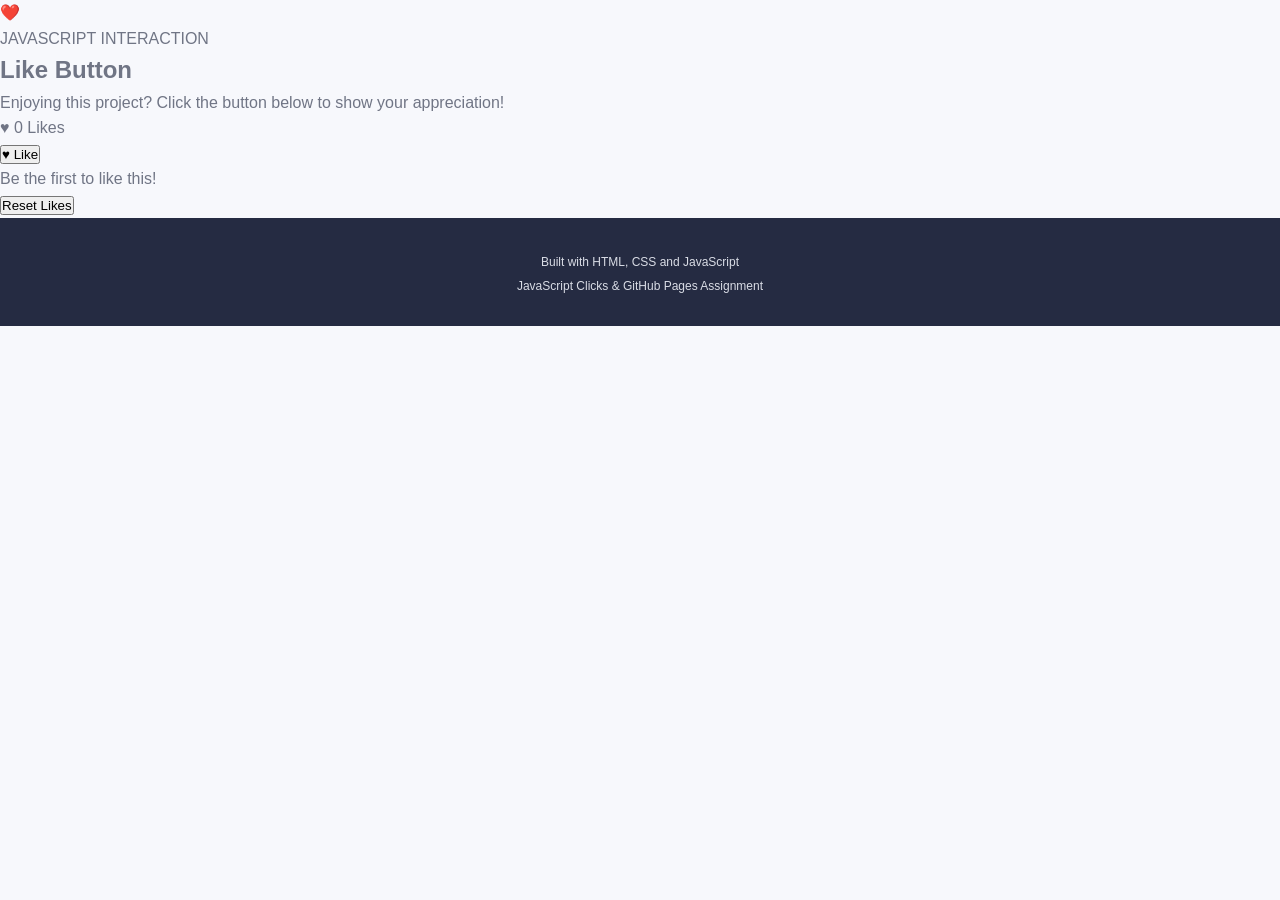
==== commit 752de49f: "Add initial HTML structure for Like Button project" ====
--- a/index.html
+++ b/index.html
@@ -1,434 +1,74 @@
 
 <!DOCTYPE html>
 <html lang="en">
-
 <head>
     <meta charset="UTF-8">
     <meta name="viewport" content="width=device-width, initial-scale=1.0">
 
-    <meta name="description" content="Explore our collection of premium products with responsive Flexbox product cards.">
+    <meta name="description" content="An interactive Like Button project using JavaScript.">
 
-    <title>ShopEase | Flexbox Product Cards</title>
+    <title>Like Button | JavaScript Clicks</title>
 
-    <link rel="stylesheet" href="styles.css">
+    <link rel="stylesheet" href="style.css">
 </head>
 
 <body>
 
-    <!-- ================= HEADER ================= -->
+    <main class="page-container">
 
-    <header class="header">
+        <section class="like-card">
 
-        <div class="header-container">
+            <div class="card-icon">❤️</div>
 
-            <a href="#" class="logo">
-                ShopEase<span>.</span>
-            </a>
+            <span class="category">JAVASCRIPT INTERACTION</span>
 
-            <nav class="navigation" aria-label="Main navigation">
-                <a href="#home">Home</a>
-                <a href="#products">Products</a>
-                <a href="#about">About</a>
-            </nav>
+            <h1>Like Button</h1>
 
-            <div class="cart-container">
-                <span class="cart-icon" aria-hidden="true">🛒</span>
-                <span>Cart</span>
-                <span class="cart-count" id="cart-count" aria-live="polite">0</span>
+            <p class="description">
+                Enjoying this project? Click the button below
+                to show your appreciation!
+            </p>
+
+            <div class="like-display">
+                <span class="heart-icon" aria-hidden="true">♥</span>
+
+                <span id="like-count" aria-live="polite">0</span>
+
+                <span class="like-label">Likes</span>
             </div>
 
-        </div>
+            <button
+                type="button"
+                id="like-button"
+                class="like-button"
+                aria-pressed="false"
+            >
+                <span class="button-heart" aria-hidden="true">♥</span>
+                <span id="button-text">Like</span>
+            </button>
 
-    </header>
+            <p id="like-message" class="like-message" aria-live="polite">
+                Be the first to like this!
+            </p>
 
-    <!-- ================= MAIN CONTENT ================= -->
-
-    <main>
-
-        <!-- Hero Section -->
-
-        <section class="hero" id="home">
-
-            <div class="hero-content">
-
-                <span class="hero-label">NEW COLLECTION 2026</span>
-
-                <h1>Find Your Perfect Product</h1>
-
-                <p>
-                    Discover quality products, modern designs,
-                    and amazing deals for your everyday lifestyle.
-                </p>
-
-                <a href="#products" class="hero-button">
-                    Explore Products
-                </a>
-
-            </div>
+            <button
+                type="button"
+                id="reset-button"
+                class="reset-button"
+            >
+                Reset Likes
+            </button>
 
         </section>
 
-        <!-- ================= PRODUCTS SECTION ================= -->
-
-        <section class="products-section" id="products">
-
-            <div class="section-heading">
-
-                <div>
-                    <span class="section-label">OUR COLLECTION</span>
-                    <h2>Featured Products</h2>
-                    <p>Explore our handpicked collection of products.</p>
-                </div>
-
-                <span class="product-total">4 Products</span>
-
-            </div>
-
-            <!-- Product Cards Container -->
-
-            <div class="product-container">
-
-                <!-- Product 1 -->
-
-                <article class="product-card">
-
-                    <div class="product-image-container">
-
-                        <span class="product-badge best-seller">
-                            Best Seller
-                        </span>
-
-                        <img
-                            src="https://images.unsplash.com/photo-1505740420928-5e560c06d30e?w=600"
-                            alt="Premium wireless headphones"
-                            class="product-image"
-                            loading="lazy"
-                            width="600"
-                            height="450"
-                        >
-
-                    </div>
-
-                    <div class="product-details">
-
-                        <span class="product-category">Electronics</span>
-
-                        <h3 class="product-name">
-                            Wireless Headphones
-                        </h3>
-
-                        <p class="product-description">
-                            Experience premium sound quality
-                            with comfortable wireless headphones.
-                        </p>
-
-                        <div class="product-rating">
-                            <span>★★★★★</span>
-                            <small>4.8 (120 reviews)</small>
-                        </div>
-
-                        <div class="product-price">
-                            <strong>₹2,499</strong>
-                            <del>₹3,499</del>
-                            <span class="discount">29% OFF</span>
-                        </div>
-
-                    </div>
-
-                    <div class="product-actions">
-
-                        <button
-                            class="add-to-cart"
-                            type="button"
-                            data-product="Wireless Headphones"
-                        >
-                            Add to Cart
-                        </button>
-
-                    </div>
-
-                </article>
-
-                <!-- Product 2 -->
-
-                <article class="product-card">
-
-                    <div class="product-image-container">
-
-                        <span class="product-badge new-arrival">
-                            New Arrival
-                        </span>
-
-                        <img
-                            src="https://images.unsplash.com/photo-1523275335684-37898b6baf30?w=600"
-                            alt="Modern wrist watch"
-                            class="product-image"
-                            loading="lazy"
-                            width="600"
-                            height="450"
-                        >
-
-                    </div>
-
-                    <div class="product-details">
-
-                        <span class="product-category">Accessories</span>
-
-                        <h3 class="product-name">
-                            Classic Wrist Watch
-                        </h3>
-
-                        <p class="product-description">
-                            A stylish and elegant watch
-                            designed for everyday use.
-                        </p>
-
-                        <div class="product-rating">
-                            <span>★★★★★</span>
-                            <small>4.7 (95 reviews)</small>
-                        </div>
-
-                        <div class="product-price">
-                            <strong>₹1,899</strong>
-                            <del>₹2,499</del>
-                            <span class="discount">24% OFF</span>
-                        </div>
-
-                    </div>
-
-                    <div class="product-actions">
-
-                        <button
-                            class="add-to-cart"
-                            type="button"
-                            data-product="Classic Wrist Watch"
-                        >
-                            Add to Cart
-                        </button>
-
-                    </div>
-
-                </article>
-
-                <!-- Product 3 -->
-
-                <article class="product-card">
-
-                    <div class="product-image-container">
-
-                        <span class="product-badge popular">
-                            Popular
-                        </span>
-
-                        <img
-                            src="https://images.unsplash.com/photo-1542291026-7eec264c27ff?w=600"
-                            alt="Red sports running shoes"
-                            class="product-image"
-                            loading="lazy"
-                            width="600"
-                            height="450"
-                        >
-
-                    </div>
-
-                    <div class="product-details">
-
-                        <span class="product-category">Footwear</span>
-
-                        <h3 class="product-name">
-                            Sports Running Shoes
-                        </h3>
-
-                        <p class="product-description">
-                            Lightweight and comfortable shoes
-                            for running and daily activities.
-                        </p>
-
-                        <div class="product-rating">
-                            <span>★★★★★</span>
-                            <small>4.9 (210 reviews)</small>
-                        </div>
-
-                        <div class="product-price">
-                            <strong>₹2,999</strong>
-                            <del>₹3,999</del>
-                            <span class="discount">25% OFF</span>
-                        </div>
-
-                    </div>
-
-                    <div class="product-actions">
-
-                        <button
-                            class="add-to-cart"
-                            type="button"
-                            data-product="Sports Running Shoes"
-                        >
-                            Add to Cart
-                        </button>
-
-                    </div>
-
-                </article>
-
-                <!-- Product 4 -->
-
-                <article class="product-card">
-
-                    <div class="product-image-container">
-
-                        <span class="product-badge limited">
-                            Limited Offer
-                        </span>
-
-                        <img
-                            src="https://images.unsplash.com/photo-1553062407-98eeb64c6a62?w=600"
-                            alt="Modern travel backpack"
-                            class="product-image"
-                            loading="lazy"
-                            width="600"
-                            height="450"
-                        >
-
-                    </div>
-
-                    <div class="product-details">
-
-                        <span class="product-category">Bags</span>
-
-                        <h3 class="product-name">
-                            Travel Backpack
-                        </h3>
-
-                        <p class="product-description">
-                            Spacious and durable backpack
-                            perfect for travel and everyday use.
-                        </p>
-
-                        <div class="product-rating">
-                            <span>★★★★☆</span>
-                            <small>4.5 (85 reviews)</small>
-                        </div>
-
-                        <div class="product-price">
-                            <strong>₹1,499</strong>
-                            <del>₹1,999</del>
-                            <span class="discount">25% OFF</span>
-                        </div>
-
-                    </div>
-
-                    <div class="product-actions">
-
-                        <button
-                            class="add-to-cart"
-                            type="button"
-                            data-product="Travel Backpack"
-                        >
-                            Add to Cart
-                        </button>
-
-                    </div>
-
-                </article>
-
-            </div>
-
-            <p
-                class="cart-message"
-                id="cart-message"
-                role="status"
-                aria-live="polite"
-            ></p>
-
-        </section>
-
-        <!-- ================= ABOUT SECTION ================= -->
-
-        <section class="about-section" id="about">
-
-            <h2>Why Shop With Us?</h2>
-
-            <div class="features-container">
-
-                <div class="feature">
-                    <span>🚚</span>
-                    <h3>Free Delivery</h3>
-                    <p>Free delivery on eligible orders.</p>
-                </div>
-
-                <div class="feature">
-                    <span>🔒</span>
-                    <h3>Secure Shopping</h3>
-                    <p>Your shopping experience matters.</p>
-                </div>
-
-                <div class="feature">
-                    <span>⭐</span>
-                    <h3>Quality Products</h3>
-                    <p>Carefully selected quality products.</p>
-                </div>
-
-            </div>
-
-        </section>
+        <footer class="footer">
+            <p>Built with HTML, CSS and JavaScript</p>
+            <p>JavaScript Clicks & GitHub Pages Assignment</p>
+        </footer>
 
     </main>
 
-    <!-- ================= FOOTER ================= -->
-
-    <footer class="footer">
-
-        <a href="#" class="footer-logo">ShopEase.</a>
-
-        <p>
-            © 2026 ShopEase. All rights reserved.
-        </p>
-
-        <p>Designed using HTML5 and CSS3 Flexbox.</p>
-
-    </footer>
-
-    <!-- ================= JAVASCRIPT ================= -->
-
-    <script>
-        // Select cart elements
-        const cartCount = document.getElementById("cart-count");
-        const cartMessage = document.getElementById("cart-message");
-        const cartButtons = document.querySelectorAll(".add-to-cart");
-
-        // Store cart count
-        let totalItems = 0;
-
-        // Add products to cart
-        cartButtons.forEach(function(button) {
-
-            button.addEventListener("click", function() {
-
-                const productName = button.dataset.product;
-
-                if (!productName) {
-                    cartMessage.textContent = "Unable to add this product.";
-                    return;
-                }
-
-                totalItems++;
-
-                cartCount.textContent = totalItems;
-
-                cartMessage.textContent =
-                    productName + " added to your cart successfully!";
-
-                button.textContent = "Added ✓";
-
-                button.classList.add("added");
-
-                button.disabled = true;
-
-            });
-
-        });
-    </script>
+    <script src="script.js"></script>
 
 </body>
 </html>
--- a/style.css
+++ b/style.css
@@ -0,0 +1,706 @@
+
+/* =====================================
+   1. GLOBAL STYLES
+===================================== */
+
+* {
+    margin: 0;
+    padding: 0;
+    box-sizing: border-box;
+}
+
+:root {
+    --primary: #e87532;
+    --primary-dark: #c45b20;
+    --heading: #252b42;
+    --text: #707585;
+    --background: #f7f8fc;
+    --white: #ffffff;
+    --border: #e9eaf0;
+    --success: #25834c;
+}
+
+html {
+    scroll-behavior: smooth;
+}
+
+body {
+    font-family: Arial, Helvetica, sans-serif;
+    background-color: var(--background);
+    color: var(--text);
+    line-height: 1.6;
+}
+
+/* =====================================
+   2. HEADER - FLEXBOX
+===================================== */
+
+.header {
+    width: 100%;
+    background-color: var(--white);
+    border-bottom: 1px solid var(--border);
+    position: sticky;
+    top: 0;
+    z-index: 100;
+}
+
+.header-container {
+    max-width: 1200px;
+    min-height: 75px;
+    margin: auto;
+    padding: 15px 25px;
+
+    display: flex;
+    justify-content: space-between;
+    align-items: center;
+    gap: 20px;
+}
+
+.logo,
+.footer-logo {
+    color: var(--heading);
+    font-size: 27px;
+    font-weight: bold;
+    text-decoration: none;
+}
+
+.logo span {
+    color: var(--primary);
+}
+
+.navigation {
+    display: flex;
+    align-items: center;
+    gap: 30px;
+}
+
+.navigation a {
+    color: var(--heading);
+    text-decoration: none;
+    font-size: 14px;
+    font-weight: 600;
+    transition: color 0.3s ease;
+}
+
+.navigation a:hover {
+    color: var(--primary);
+}
+
+.cart-container {
+    display: flex;
+    align-items: center;
+    gap: 8px;
+    color: var(--heading);
+    font-weight: bold;
+    font-size: 14px;
+}
+
+.cart-icon {
+    font-size: 20px;
+}
+
+.cart-count {
+    background-color: var(--primary);
+    color: var(--white);
+    width: 24px;
+    height: 24px;
+    border-radius: 50%;
+
+    display: flex;
+    justify-content: center;
+    align-items: center;
+
+    font-size: 12px;
+}
+
+/* =====================================
+   3. HERO SECTION
+===================================== */
+
+.hero {
+    min-height: 330px;
+    background: linear-gradient(
+        120deg,
+        #252b42,
+        #46516e
+    );
+
+    display: flex;
+    align-items: center;
+    justify-content: center;
+
+    padding: 50px 20px;
+    text-align: center;
+}
+
+.hero-content {
+    max-width: 650px;
+}
+
+.hero-label {
+    display: inline-block;
+    color: #ffd0ad;
+    font-size: 12px;
+    font-weight: bold;
+    letter-spacing: 2px;
+    margin-bottom: 15px;
+}
+
+.hero h1 {
+    color: var(--white);
+    font-size: 42px;
+    line-height: 1.2;
+    margin-bottom: 15px;
+}
+
+.hero p {
+    color: #e2e4eb;
+    font-size: 15px;
+    margin-bottom: 25px;
+}
+
+.hero-button {
+    display: inline-block;
+    background-color: var(--primary);
+    color: var(--white);
+    padding: 12px 25px;
+    border-radius: 7px;
+    text-decoration: none;
+    font-size: 14px;
+    font-weight: bold;
+    transition: background-color 0.3s ease,
+                transform 0.3s ease;
+}
+
+.hero-button:hover {
+    background-color: var(--primary-dark);
+    transform: translateY(-3px);
+}
+
+/* =====================================
+   4. PRODUCTS SECTION
+===================================== */
+
+.products-section {
+    max-width: 1200px;
+    margin: 65px auto;
+    padding: 0 25px;
+}
+
+.section-heading {
+    display: flex;
+    justify-content: space-between;
+    align-items: flex-end;
+    gap: 20px;
+    margin-bottom: 30px;
+}
+
+.section-label {
+    color: var(--primary);
+    font-size: 12px;
+    font-weight: bold;
+    letter-spacing: 2px;
+}
+
+.section-heading h2 {
+    color: var(--heading);
+    font-size: 30px;
+    margin: 5px 0;
+}
+
+.section-heading p {
+    font-size: 14px;
+}
+
+.product-total {
+    background-color: #fff0e6;
+    color: var(--primary-dark);
+    padding: 8px 15px;
+    border-radius: 20px;
+    font-size: 12px;
+    font-weight: bold;
+    white-space: nowrap;
+}
+
+/* =====================================
+   5. PRODUCT CONTAINER - FLEXBOX
+===================================== */
+
+.product-container {
+    display: flex;
+
+    /* Place product cards horizontally */
+    flex-direction: row;
+
+    /* Move cards to next row when space is insufficient */
+    flex-wrap: wrap;
+
+    /* Add equal space between cards */
+    gap: 25px;
+
+    /* Align cards from the beginning */
+    justify-content: flex-start;
+
+    /* Stretch cards to equal row height */
+    align-items: stretch;
+}
+
+/* =====================================
+   6. PRODUCT CARD - FLEXBOX
+===================================== */
+
+.product-card {
+    background-color: var(--white);
+    border: 1px solid var(--border);
+    border-radius: 12px;
+    overflow: hidden;
+
+    /* Three cards can fit in a row on wide screens */
+    flex: 1 1 250px;
+
+    /* Maximum card width */
+    max-width: calc(25% - 19px);
+
+    display: flex;
+    flex-direction: column;
+
+    transition: transform 0.3s ease,
+                box-shadow 0.3s ease;
+}
+
+.product-card:hover {
+    transform: translateY(-7px);
+    box-shadow: 0 12px 30px rgba(37, 43, 66, 0.12);
+}
+
+/* =====================================
+   7. PRODUCT IMAGE
+===================================== */
+
+.product-image-container {
+    position: relative;
+    height: 220px;
+    overflow: hidden;
+    background-color: #f0f1f5;
+
+    display: flex;
+    justify-content: center;
+    align-items: center;
+}
+
+.product-image {
+    width: 100%;
+    height: 100%;
+    object-fit: cover;
+    display: block;
+    transition: transform 0.4s ease;
+}
+
+.product-card:hover .product-image {
+    transform: scale(1.06);
+}
+
+/* =====================================
+   8. PRODUCT BADGES
+===================================== */
+
+.product-badge {
+    position: absolute;
+    top: 13px;
+    left: 13px;
+    z-index: 2;
+
+    padding: 6px 11px;
+    border-radius: 5px;
+
+    color: var(--white);
+    font-size: 10px;
+    font-weight: bold;
+}
+
+.best-seller {
+    background-color: #25834c;
+}
+
+.new-arrival {
+    background-color: #2878ca;
+}
+
+.popular {
+    background-color: #8c55bd;
+}
+
+.limited {
+    background-color: var(--primary);
+}
+
+/* =====================================
+   9. PRODUCT DETAILS - FLEXBOX
+===================================== */
+
+.product-details {
+    padding: 20px;
+
+    display: flex;
+    flex-direction: column;
+
+    /* Allow the content area to grow */
+    flex-grow: 1;
+}
+
+.product-category {
+    color: var(--primary);
+    font-size: 11px;
+    font-weight: bold;
+    text-transform: uppercase;
+    letter-spacing: 1px;
+    margin-bottom: 7px;
+}
+
+.product-name {
+    color: var(--heading);
+    font-size: 17px;
+    margin-bottom: 9px;
+    line-height: 1.4;
+}
+
+.product-description {
+    font-size: 12px;
+    color: var(--text);
+    line-height: 1.7;
+
+    /* Description occupies available vertical space */
+    flex-grow: 1;
+
+    margin-bottom: 15px;
+}
+
+/* =====================================
+   10. PRODUCT RATING
+===================================== */
+
+.product-rating {
+    display: flex;
+    align-items: center;
+    flex-wrap: wrap;
+    gap: 8px;
+    margin-bottom: 13px;
+}
+
+.product-rating span {
+    color: #f3a623;
+    font-size: 14px;
+    letter-spacing: 1px;
+}
+
+.product-rating small {
+    color: var(--text);
+    font-size: 10px;
+}
+
+/* =====================================
+   11. PRODUCT PRICE
+===================================== */
+
+.product-price {
+    display: flex;
+    align-items: center;
+    flex-wrap: wrap;
+    gap: 8px;
+}
+
+.product-price strong {
+    color: var(--heading);
+    font-size: 19px;
+}
+
+.product-price del {
+    color: #999999;
+    font-size: 12px;
+}
+
+.discount {
+    background-color: #e8f7ec;
+    color: #25834c;
+    padding: 4px 7px;
+    border-radius: 4px;
+    font-size: 10px;
+    font-weight: bold;
+}
+
+/* =====================================
+   12. PRODUCT ACTIONS
+===================================== */
+
+.product-actions {
+    padding: 0 20px 20px;
+
+    display: flex;
+    gap: 10px;
+}
+
+.add-to-cart {
+    width: 100%;
+    padding: 12px;
+
+    background-color: var(--primary);
+    color: var(--white);
+
+    border: none;
+    border-radius: 6px;
+
+    font-size: 13px;
+    font-weight: bold;
+
+    cursor: pointer;
+
+    transition: background-color 0.3s ease,
+                transform 0.3s ease;
+}
+
+.add-to-cart:hover:not(:disabled) {
+    background-color: var(--primary-dark);
+    transform: translateY(-2px);
+}
+
+.add-to-cart.added {
+    background-color: var(--success);
+}
+
+.add-to-cart:disabled {
+    cursor: default;
+    opacity: 0.9;
+}
+
+.add-to-cart:focus-visible {
+    outline: 3px solid var(--heading);
+    outline-offset: 3px;
+}
+
+/* =====================================
+   13. CART MESSAGE
+===================================== */
+
+.cart-message {
+    min-height: 25px;
+    margin-top: 20px;
+    text-align: center;
+    color: var(--success);
+    font-size: 14px;
+    font-weight: bold;
+}
+
+/* =====================================
+   14. ABOUT SECTION - FLEXBOX
+===================================== */
+
+.about-section {
+    background-color: var(--white);
+    padding: 55px 25px;
+    text-align: center;
+}
+
+.about-section h2 {
+    color: var(--heading);
+    font-size: 27px;
+    margin-bottom: 30px;
+}
+
+.features-container {
+    max-width: 1100px;
+    margin: auto;
+
+    display: flex;
+    justify-content: space-around;
+    align-items: stretch;
+    flex-wrap: wrap;
+    gap: 25px;
+}
+
+.feature {
+    flex: 1 1 220px;
+    padding: 20px;
+    border: 1px solid var(--border);
+    border-radius: 10px;
+}
+
+.feature > span {
+    font-size: 30px;
+}
+
+.feature h3 {
+    color: var(--heading);
+    font-size: 16px;
+    margin: 10px 0;
+}
+
+.feature p {
+    font-size: 13px;
+}
+
+/* =====================================
+   15. FOOTER
+===================================== */
+
+.footer {
+    background-color: #252b42;
+    color: #d9dce5;
+    text-align: center;
+    padding: 30px 20px;
+}
+
+.footer-logo {
+    color: var(--white);
+    font-size: 23px;
+    display: inline-block;
+    margin-bottom: 10px;
+}
+
+.footer p {
+    font-size: 12px;
+    margin-top: 5px;
+}
+
+/* =====================================
+   16. TABLET RESPONSIVENESS
+===================================== */
+
+@media (max-width: 1000px) {
+
+    .product-card {
+        flex: 1 1 calc(33.333% - 20px);
+        max-width: calc(33.333% - 17px);
+    }
+
+    .product-image-container {
+        height: 190px;
+    }
+
+    .product-details {
+        padding: 15px;
+    }
+
+    .product-actions {
+        padding: 0 15px 15px;
+    }
+}
+
+/* =====================================
+   17. MOBILE RESPONSIVENESS
+===================================== */
+
+@media (max-width: 700px) {
+
+    .header-container {
+        flex-wrap: wrap;
+        gap: 15px;
+    }
+
+    .navigation {
+        order: 3;
+        width: 100%;
+        justify-content: center;
+        gap: 25px;
+    }
+
+    .hero h1 {
+        font-size: 32px;
+    }
+
+    .section-heading {
+        align-items: flex-start;
+        flex-direction: column;
+    }
+
+    .product-card {
+        flex: 1 1 calc(50% - 13px);
+        max-width: calc(50% - 13px);
+    }
+
+    .product-container {
+        gap: 20px;
+    }
+
+    .product-image-container {
+        height: 180px;
+    }
+
+    .features-container {
+        flex-direction: column;
+    }
+
+}
+
+/* =====================================
+   18. SMALL MOBILE RESPONSIVENESS
+===================================== */
+
+@media (max-width: 480px) {
+
+    .header-container {
+        padding: 12px 15px;
+    }
+
+    .logo {
+        font-size: 23px;
+    }
+
+    .navigation {
+        gap: 18px;
+    }
+
+    .navigation a {
+        font-size: 12px;
+    }
+
+    .hero {
+        min-height: 280px;
+        padding: 35px 15px;
+    }
+
+    .hero h1 {
+        font-size: 27px;
+    }
+
+    .hero p {
+        font-size: 13px;
+    }
+
+    .products-section {
+        margin: 40px auto;
+        padding: 0 15px;
+    }
+
+    .section-heading h2 {
+        font-size: 25px;
+    }
+
+    /* One product card per row */
+    .product-container {
+        flex-direction: column;
+        align-items: stretch;
+    }
+
+    .product-card {
+        flex: 1 1 auto;
+        width: 100%;
+        max-width: 100%;
+    }
+
+    .product-image-container {
+        height: 230px;
+    }
+
+    .product-details {
+        padding: 20px;
+    }
+
+    .product-actions {
+        padding: 0 20px 20px;
+    }
+
+    .about-section {
+        padding: 40px 15px;
+    }
+
+}
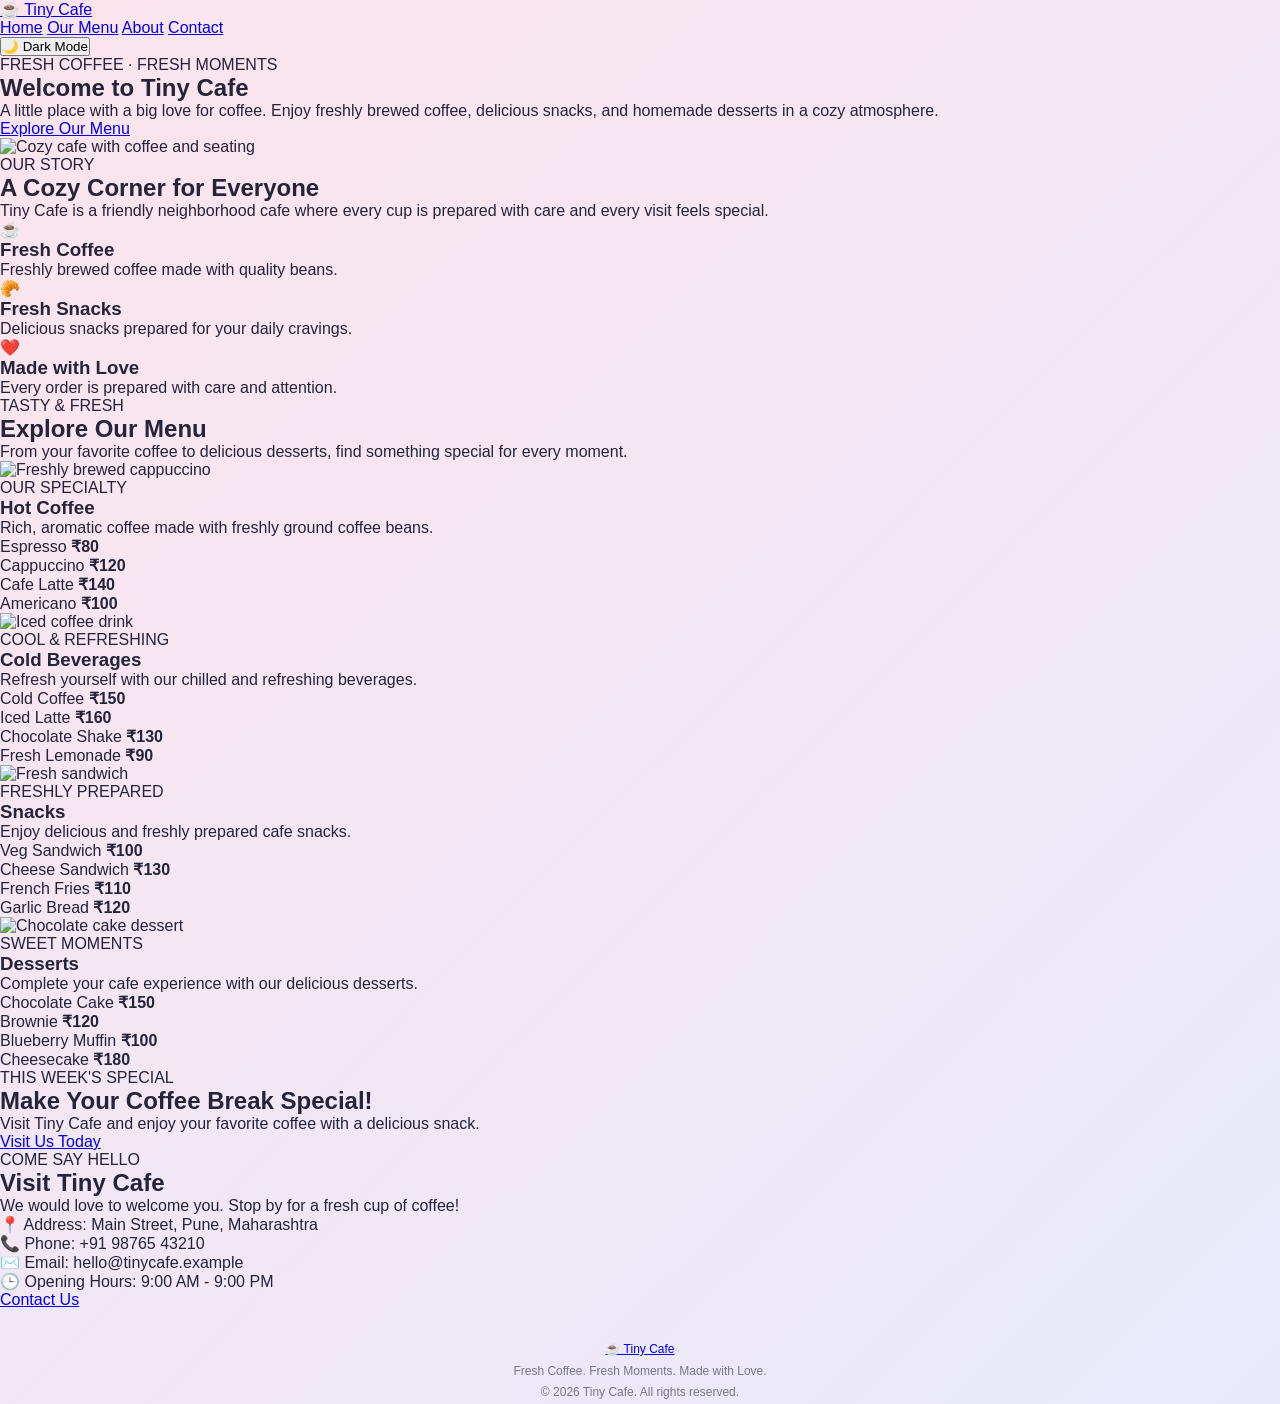
==== commit 0cac5b4c: "Add initial HTML structure for Tiny Cafe website This commit adds a complete HTML structure for the " ====
--- a/index.html
+++ b/index.html
@@ -1,74 +1,470 @@
 
 <!DOCTYPE html>
 <html lang="en">
+
 <head>
     <meta charset="UTF-8">
     <meta name="viewport" content="width=device-width, initial-scale=1.0">
 
-    <meta name="description" content="An interactive Like Button project using JavaScript.">
-
-    <title>Like Button | JavaScript Clicks</title>
-
+    <meta name="description"
+        content="Welcome to Tiny Cafe. Explore our delicious coffee, snacks, and desserts.">
+
+    <title>Tiny Cafe | Coffee, Snacks & Desserts</title>
+
+    <!-- External CSS file -->
     <link rel="stylesheet" href="style.css">
+
+    <!-- JavaScript file -->
+    <script src="script.js" defer></script>
 </head>
 
 <body>
 
-    <main class="page-container">
-
-        <section class="like-card">
-
-            <div class="card-icon">❤️</div>
-
-            <span class="category">JAVASCRIPT INTERACTION</span>
-
-            <h1>Like Button</h1>
-
-            <p class="description">
-                Enjoying this project? Click the button below
-                to show your appreciation!
-            </p>
-
-            <div class="like-display">
-                <span class="heart-icon" aria-hidden="true">♥</span>
-
-                <span id="like-count" aria-live="polite">0</span>
-
-                <span class="like-label">Likes</span>
-            </div>
+    <!-- ==============================
+         HEADER
+    =============================== -->
+
+    <header class="header" id="home">
+
+        <div class="header-container">
+
+            <a href="#home" class="logo">
+                ☕ Tiny Cafe
+            </a>
+
+            <nav class="navigation" aria-label="Main navigation">
+                <a href="#home">Home</a>
+                <a href="#menu">Our Menu</a>
+                <a href="#about">About</a>
+                <a href="#contact">Contact</a>
+            </nav>
 
             <button
                 type="button"
-                id="like-button"
-                class="like-button"
+                id="theme-toggle"
+                class="theme-button"
+                aria-label="Switch to dark theme"
                 aria-pressed="false"
             >
-                <span class="button-heart" aria-hidden="true">♥</span>
-                <span id="button-text">Like</span>
+                🌙 Dark Mode
             </button>
 
-            <p id="like-message" class="like-message" aria-live="polite">
-                Be the first to like this!
-            </p>
-
-            <button
-                type="button"
-                id="reset-button"
-                class="reset-button"
+        </div>
+
+    </header>
+
+
+    <main>
+
+        <!-- ==============================
+             HERO SECTION
+        =============================== -->
+
+        <section class="hero">
+
+            <div class="hero-content">
+
+                <span class="hero-label">
+                    FRESH COFFEE · FRESH MOMENTS
+                </span>
+
+                <h1>
+                    Welcome to
+                    <span>Tiny Cafe</span>
+                </h1>
+
+                <p>
+                    A little place with a big love for coffee.
+                    Enjoy freshly brewed coffee, delicious snacks,
+                    and homemade desserts in a cozy atmosphere.
+                </p>
+
+                <a href="#menu" class="primary-button">
+                    Explore Our Menu
+                </a>
+
+            </div>
+
+            <div class="hero-image">
+                <img
+                    src="https://images.unsplash.com/photo-1445116572660-236099ec97a0?w=900"
+                    alt="Cozy cafe with coffee and seating"
+                    width="900"
+                    height="650"
+                >
+            </div>
+
+        </section>
+
+
+        <!-- ==============================
+             ABOUT SECTION
+        =============================== -->
+
+        <section class="about-section" id="about">
+
+            <div class="section-heading">
+
+                <span class="section-label">OUR STORY</span>
+
+                <h2>A Cozy Corner for Everyone</h2>
+
+                <p>
+                    Tiny Cafe is a friendly neighborhood cafe where
+                    every cup is prepared with care and every visit
+                    feels special.
+                </p>
+
+            </div>
+
+            <div class="about-features">
+
+                <article class="about-card">
+                    <span class="feature-icon">☕</span>
+                    <h3>Fresh Coffee</h3>
+                    <p>Freshly brewed coffee made with quality beans.</p>
+                </article>
+
+                <article class="about-card">
+                    <span class="feature-icon">🥐</span>
+                    <h3>Fresh Snacks</h3>
+                    <p>Delicious snacks prepared for your daily cravings.</p>
+                </article>
+
+                <article class="about-card">
+                    <span class="feature-icon">❤️</span>
+                    <h3>Made with Love</h3>
+                    <p>Every order is prepared with care and attention.</p>
+                </article>
+
+            </div>
+
+        </section>
+
+
+        <!-- ==============================
+             MENU SECTION
+        =============================== -->
+
+        <section class="menu-section" id="menu">
+
+            <div class="section-heading">
+
+                <span class="section-label">TASTY & FRESH</span>
+
+                <h2>Explore Our Menu</h2>
+
+                <p>
+                    From your favorite coffee to delicious desserts,
+                    find something special for every moment.
+                </p>
+
+            </div>
+
+
+            <!-- FLEXBOX MENU CARDS -->
+
+            <div class="menu-container">
+
+
+                <!-- COFFEE CARD -->
+
+                <article class="menu-card">
+
+                    <div class="menu-image">
+                        <img
+                            src="https://images.unsplash.com/photo-1509042239860-f550ce710b93?w=700"
+                            alt="Freshly brewed cappuccino"
+                            width="700"
+                            height="450"
+                            loading="lazy"
+                        >
+                    </div>
+
+                    <div class="menu-content">
+
+                        <span class="menu-category">OUR SPECIALTY</span>
+
+                        <h3>Hot Coffee</h3>
+
+                        <p>
+                            Rich, aromatic coffee made with freshly
+                            ground coffee beans.
+                        </p>
+
+                        <ul class="menu-list">
+                            <li>
+                                <span>Espresso</span>
+                                <strong>₹80</strong>
+                            </li>
+
+                            <li>
+                                <span>Cappuccino</span>
+                                <strong>₹120</strong>
+                            </li>
+
+                            <li>
+                                <span>Cafe Latte</span>
+                                <strong>₹140</strong>
+                            </li>
+
+                            <li>
+                                <span>Americano</span>
+                                <strong>₹100</strong>
+                            </li>
+                        </ul>
+
+                    </div>
+
+                </article>
+
+
+                <!-- COLD DRINKS CARD -->
+
+                <article class="menu-card">
+
+                    <div class="menu-image">
+                        <img
+                            src="https://images.unsplash.com/photo-1461023058943-07fcbe16d735?w=700"
+                            alt="Iced coffee drink"
+                            width="700"
+                            height="450"
+                            loading="lazy"
+                        >
+                    </div>
+
+                    <div class="menu-content">
+
+                        <span class="menu-category">COOL & REFRESHING</span>
+
+                        <h3>Cold Beverages</h3>
+
+                        <p>
+                            Refresh yourself with our chilled and
+                            refreshing beverages.
+                        </p>
+
+                        <ul class="menu-list">
+                            <li>
+                                <span>Cold Coffee</span>
+                                <strong>₹150</strong>
+                            </li>
+
+                            <li>
+                                <span>Iced Latte</span>
+                                <strong>₹160</strong>
+                            </li>
+
+                            <li>
+                                <span>Chocolate Shake</span>
+                                <strong>₹130</strong>
+                            </li>
+
+                            <li>
+                                <span>Fresh Lemonade</span>
+                                <strong>₹90</strong>
+                            </li>
+                        </ul>
+
+                    </div>
+
+                </article>
+
+
+                <!-- SNACKS CARD -->
+
+                <article class="menu-card">
+
+                    <div class="menu-image">
+                        <img
+                            src="https://images.unsplash.com/photo-1528735602780-2552fd46c7af?w=700"
+                            alt="Fresh sandwich"
+                            width="700"
+                            height="450"
+                            loading="lazy"
+                        >
+                    </div>
+
+                    <div class="menu-content">
+
+                        <span class="menu-category">FRESHLY PREPARED</span>
+
+                        <h3>Snacks</h3>
+
+                        <p>
+                            Enjoy delicious and freshly prepared
+                            cafe snacks.
+                        </p>
+
+                        <ul class="menu-list">
+                            <li>
+                                <span>Veg Sandwich</span>
+                                <strong>₹100</strong>
+                            </li>
+
+                            <li>
+                                <span>Cheese Sandwich</span>
+                                <strong>₹130</strong>
+                            </li>
+
+                            <li>
+                                <span>French Fries</span>
+                                <strong>₹110</strong>
+                            </li>
+
+                            <li>
+                                <span>Garlic Bread</span>
+                                <strong>₹120</strong>
+                            </li>
+                        </ul>
+
+                    </div>
+
+                </article>
+
+
+                <!-- DESSERTS CARD -->
+
+                <article class="menu-card">
+
+                    <div class="menu-image">
+                        <img
+                            src="https://images.unsplash.com/photo-1578985545062-69928b1d9587?w=700"
+                            alt="Chocolate cake dessert"
+                            width="700"
+                            height="450"
+                            loading="lazy"
+                        >
+                    </div>
+
+                    <div class="menu-content">
+
+                        <span class="menu-category">SWEET MOMENTS</span>
+
+                        <h3>Desserts</h3>
+
+                        <p>
+                            Complete your cafe experience with
+                            our delicious desserts.
+                        </p>
+
+                        <ul class="menu-list">
+                            <li>
+                                <span>Chocolate Cake</span>
+                                <strong>₹150</strong>
+                            </li>
+
+                            <li>
+                                <span>Brownie</span>
+                                <strong>₹120</strong>
+                            </li>
+
+                            <li>
+                                <span>Blueberry Muffin</span>
+                                <strong>₹100</strong>
+                            </li>
+
+                            <li>
+                                <span>Cheesecake</span>
+                                <strong>₹180</strong>
+                            </li>
+                        </ul>
+
+                    </div>
+
+                </article>
+
+            </div>
+
+        </section>
+
+
+        <!-- ==============================
+             SPECIAL OFFER
+        =============================== -->
+
+        <section class="offer-section">
+
+            <div class="offer-content">
+
+                <span>THIS WEEK'S SPECIAL</span>
+
+                <h2>Make Your Coffee Break Special!</h2>
+
+                <p>
+                    Visit Tiny Cafe and enjoy your favorite
+                    coffee with a delicious snack.
+                </p>
+
+                <a href="#contact" class="offer-button">
+                    Visit Us Today
+                </a>
+
+            </div>
+
+        </section>
+
+
+        <!-- ==============================
+             CONTACT SECTION
+        =============================== -->
+
+        <section class="contact-section" id="contact">
+
+            <div class="section-heading">
+
+                <span class="section-label">COME SAY HELLO</span>
+
+                <h2>Visit Tiny Cafe</h2>
+
+                <p>
+                    We would love to welcome you.
+                    Stop by for a fresh cup of coffee!
+                </p>
+
+            </div>
+
+            <div class="contact-details">
+
+                <p>📍 Address: Main Street, Pune, Maharashtra</p>
+
+                <p>📞 Phone: +91 98765 43210</p>
+
+                <p>✉️ Email: hello@tinycafe.example</p>
+
+                <p>🕒 Opening Hours: 9:00 AM - 9:00 PM</p>
+
+            </div>
+
+            <a
+                href="mailto:hello@tinycafe.example"
+                class="contact-link"
             >
-                Reset Likes
-            </button>
+                Contact Us
+            </a>
 
         </section>
 
-        <footer class="footer">
-            <p>Built with HTML, CSS and JavaScript</p>
-            <p>JavaScript Clicks & GitHub Pages Assignment</p>
-        </footer>
-
     </main>
 
-    <script src="script.js"></script>
+
+    <!-- ==============================
+         FOOTER
+    =============================== -->
+
+    <footer class="footer">
+
+        <a href="#home" class="footer-logo">☕ Tiny Cafe</a>
+
+        <p>
+            Fresh Coffee. Fresh Moments. Made with Love.
+        </p>
+
+        <p>
+            © 2026 Tiny Cafe. All rights reserved.
+        </p>
+
+    </footer>
 
 </body>
 </html>
--- a/style.css
+++ b/style.css
@@ -1,7 +1,7 @@
 
-/* =====================================
-   1. GLOBAL STYLES
-===================================== */
+/* ==============================
+   GLOBAL STYLES
+============================== */
 
 * {
     margin: 0;
@@ -10,697 +10,235 @@
 }
 
 :root {
-    --primary: #e87532;
-    --primary-dark: #c45b20;
-    --heading: #252b42;
-    --text: #707585;
-    --background: #f7f8fc;
+    --primary: #e84b70;
+    --primary-dark: #ce3158;
+    --background: #f5f6fc;
+    --heading: #24243a;
+    --text: #77778a;
     --white: #ffffff;
-    --border: #e9eaf0;
-    --success: #25834c;
-}
-
-html {
-    scroll-behavior: smooth;
+    --border: #eeeeF4;
 }
 
 body {
+    min-height: 100vh;
     font-family: Arial, Helvetica, sans-serif;
-    background-color: var(--background);
-    color: var(--text);
-    line-height: 1.6;
-}
-
-/* =====================================
-   2. HEADER - FLEXBOX
-===================================== */
-
-.header {
-    width: 100%;
-    background-color: var(--white);
-    border-bottom: 1px solid var(--border);
-    position: sticky;
-    top: 0;
-    z-index: 100;
-}
-
-.header-container {
-    max-width: 1200px;
-    min-height: 75px;
-    margin: auto;
-    padding: 15px 25px;
-
-    display: flex;
-    justify-content: space-between;
-    align-items: center;
-    gap: 20px;
-}
-
-.logo,
-.footer-logo {
+    background: linear-gradient(135deg, #fce4ec, #e8eafc);
     color: var(--heading);
-    font-size: 27px;
-    font-weight: bold;
-    text-decoration: none;
-}
-
-.logo span {
-    color: var(--primary);
-}
-
-.navigation {
-    display: flex;
-    align-items: center;
-    gap: 30px;
-}
-
-.navigation a {
-    color: var(--heading);
-    text-decoration: none;
-    font-size: 14px;
-    font-weight: 600;
-    transition: color 0.3s ease;
-}
-
-.navigation a:hover {
-    color: var(--primary);
-}
-
-.cart-container {
-    display: flex;
-    align-items: center;
-    gap: 8px;
-    color: var(--heading);
-    font-weight: bold;
-    font-size: 14px;
-}
-
-.cart-icon {
-    font-size: 20px;
-}
-
-.cart-count {
-    background-color: var(--primary);
-    color: var(--white);
-    width: 24px;
-    height: 24px;
-    border-radius: 50%;
-
-    display: flex;
-    justify-content: center;
-    align-items: center;
-
-    font-size: 12px;
-}
-
-/* =====================================
-   3. HERO SECTION
-===================================== */
-
-.hero {
-    min-height: 330px;
-    background: linear-gradient(
-        120deg,
-        #252b42,
-        #46516e
-    );
-
-    display: flex;
-    align-items: center;
-    justify-content: center;
-
-    padding: 50px 20px;
-    text-align: center;
-}
-
-.hero-content {
-    max-width: 650px;
-}
-
-.hero-label {
-    display: inline-block;
-    color: #ffd0ad;
-    font-size: 12px;
-    font-weight: bold;
-    letter-spacing: 2px;
-    margin-bottom: 15px;
-}
-
-.hero h1 {
-    color: var(--white);
-    font-size: 42px;
-    line-height: 1.2;
-    margin-bottom: 15px;
-}
-
-.hero p {
-    color: #e2e4eb;
-    font-size: 15px;
-    margin-bottom: 25px;
-}
-
-.hero-button {
-    display: inline-block;
-    background-color: var(--primary);
-    color: var(--white);
-    padding: 12px 25px;
-    border-radius: 7px;
-    text-decoration: none;
-    font-size: 14px;
-    font-weight: bold;
-    transition: background-color 0.3s ease,
-                transform 0.3s ease;
-}
-
-.hero-button:hover {
-    background-color: var(--primary-dark);
-    transform: translateY(-3px);
-}
-
-/* =====================================
-   4. PRODUCTS SECTION
-===================================== */
-
-.products-section {
-    max-width: 1200px;
-    margin: 65px auto;
-    padding: 0 25px;
-}
-
-.section-heading {
-    display: flex;
-    justify-content: space-between;
-    align-items: flex-end;
-    gap: 20px;
-    margin-bottom: 30px;
-}
-
-.section-label {
-    color: var(--primary);
-    font-size: 12px;
-    font-weight: bold;
-    letter-spacing: 2px;
-}
-
-.section-heading h2 {
-    color: var(--heading);
-    font-size: 30px;
-    margin: 5px 0;
-}
-
-.section-heading p {
-    font-size: 14px;
-}
-
-.product-total {
-    background-color: #fff0e6;
-    color: var(--primary-dark);
-    padding: 8px 15px;
-    border-radius: 20px;
-    font-size: 12px;
-    font-weight: bold;
-    white-space: nowrap;
-}
-
-/* =====================================
-   5. PRODUCT CONTAINER - FLEXBOX
-===================================== */
-
-.product-container {
-    display: flex;
-
-    /* Place product cards horizontally */
-    flex-direction: row;
-
-    /* Move cards to next row when space is insufficient */
-    flex-wrap: wrap;
-
-    /* Add equal space between cards */
-    gap: 25px;
-
-    /* Align cards from the beginning */
-    justify-content: flex-start;
-
-    /* Stretch cards to equal row height */
-    align-items: stretch;
-}
-
-/* =====================================
-   6. PRODUCT CARD - FLEXBOX
-===================================== */
-
-.product-card {
-    background-color: var(--white);
-    border: 1px solid var(--border);
-    border-radius: 12px;
-    overflow: hidden;
-
-    /* Three cards can fit in a row on wide screens */
-    flex: 1 1 250px;
-
-    /* Maximum card width */
-    max-width: calc(25% - 19px);
+}
+
+/* ==============================
+   PAGE LAYOUT
+============================== */
+
+.page-container {
+    min-height: 100vh;
+    padding: 40px 20px;
 
     display: flex;
     flex-direction: column;
-
-    transition: transform 0.3s ease,
-                box-shadow 0.3s ease;
-}
-
-.product-card:hover {
-    transform: translateY(-7px);
-    box-shadow: 0 12px 30px rgba(37, 43, 66, 0.12);
-}
-
-/* =====================================
-   7. PRODUCT IMAGE
-===================================== */
-
-.product-image-container {
-    position: relative;
-    height: 220px;
-    overflow: hidden;
-    background-color: #f0f1f5;
+    justify-content: center;
+    align-items: center;
+}
+
+/* ==============================
+   LIKE CARD
+============================== */
+
+.like-card {
+    width: 100%;
+    max-width: 420px;
+    padding: 40px 30px;
+    background: var(--white);
+    border-radius: 20px;
+    text-align: center;
+    box-shadow: 0 15px 45px rgba(40, 40, 80, 0.12);
+}
+
+.card-icon {
+    width: 75px;
+    height: 75px;
+    margin: 0 auto 20px;
+    border-radius: 50%;
+    background: #fff0f3;
 
     display: flex;
     justify-content: center;
     align-items: center;
-}
-
-.product-image {
-    width: 100%;
-    height: 100%;
-    object-fit: cover;
-    display: block;
-    transition: transform 0.4s ease;
-}
-
-.product-card:hover .product-image {
-    transform: scale(1.06);
-}
-
-/* =====================================
-   8. PRODUCT BADGES
-===================================== */
-
-.product-badge {
-    position: absolute;
-    top: 13px;
-    left: 13px;
-    z-index: 2;
-
-    padding: 6px 11px;
-    border-radius: 5px;
-
-    color: var(--white);
-    font-size: 10px;
-    font-weight: bold;
-}
-
-.best-seller {
-    background-color: #25834c;
-}
-
-.new-arrival {
-    background-color: #2878ca;
-}
-
-.popular {
-    background-color: #8c55bd;
-}
-
-.limited {
-    background-color: var(--primary);
-}
-
-/* =====================================
-   9. PRODUCT DETAILS - FLEXBOX
-===================================== */
-
-.product-details {
-    padding: 20px;
-
-    display: flex;
-    flex-direction: column;
-
-    /* Allow the content area to grow */
-    flex-grow: 1;
-}
-
-.product-category {
+
+    font-size: 35px;
+}
+
+.category {
     color: var(--primary);
     font-size: 11px;
     font-weight: bold;
-    text-transform: uppercase;
-    letter-spacing: 1px;
-    margin-bottom: 7px;
-}
-
-.product-name {
+    letter-spacing: 2px;
+}
+
+.like-card h1 {
+    margin: 12px 0;
+    font-size: 32px;
     color: var(--heading);
-    font-size: 17px;
-    margin-bottom: 9px;
-    line-height: 1.4;
-}
-
-.product-description {
+}
+
+.description {
+    max-width: 300px;
+    margin: 0 auto 25px;
+    color: var(--text);
+    font-size: 14px;
+    line-height: 1.7;
+}
+
+/* ==============================
+   LIKE COUNTER
+============================== */
+
+.like-display {
+    display: flex;
+    justify-content: center;
+    align-items: center;
+    gap: 9px;
+    margin: 25px 0;
+}
+
+.heart-icon {
+    color: var(--primary);
+    font-size: 30px;
+}
+
+#like-count {
+    color: var(--heading);
+    font-size: 32px;
+    font-weight: bold;
+}
+
+.like-label {
+    color: var(--text);
+    font-size: 14px;
+}
+
+/* ==============================
+   LIKE BUTTON
+============================== */
+
+.like-button {
+    width: 100%;
+    max-width: 220px;
+    padding: 14px 25px;
+
+    display: inline-flex;
+    justify-content: center;
+    align-items: center;
+    gap: 10px;
+
+    background: var(--primary);
+    color: var(--white);
+
+    border: none;
+    border-radius: 30px;
+
+    font-size: 16px;
+    font-weight: bold;
+    cursor: pointer;
+
+    transition: background 0.3s ease,
+                transform 0.3s ease,
+                box-shadow 0.3s ease;
+}
+
+.like-button:hover {
+    background: var(--primary-dark);
+    transform: translateY(-3px);
+    box-shadow: 0 7px 18px rgba(232, 75, 112, 0.25);
+}
+
+.like-button:focus-visible,
+.reset-button:focus-visible {
+    outline: 3px solid #24243a;
+    outline-offset: 4px;
+}
+
+.button-heart {
+    font-size: 20px;
+}
+
+/* Liked state */
+
+.like-button.liked {
+    background: #292943;
+}
+
+.like-button.liked:hover {
+    background: #41415f;
+}
+
+.like-button.liked .button-heart {
+    color: #ff829e;
+}
+
+/* ==============================
+   STATUS MESSAGE
+============================== */
+
+.like-message {
+    min-height: 24px;
+    margin-top: 18px;
+    color: var(--text);
+    font-size: 13px;
+}
+
+/* ==============================
+   RESET BUTTON
+============================== */
+
+.reset-button {
+    margin-top: 12px;
+    padding: 9px 18px;
+    background: transparent;
+    color: var(--text);
+    border: 1px solid var(--border);
+    border-radius: 20px;
     font-size: 12px;
-    color: var(--text);
-    line-height: 1.7;
-
-    /* Description occupies available vertical space */
-    flex-grow: 1;
-
-    margin-bottom: 15px;
-}
-
-/* =====================================
-   10. PRODUCT RATING
-===================================== */
-
-.product-rating {
-    display: flex;
-    align-items: center;
-    flex-wrap: wrap;
-    gap: 8px;
-    margin-bottom: 13px;
-}
-
-.product-rating span {
-    color: #f3a623;
-    font-size: 14px;
-    letter-spacing: 1px;
-}
-
-.product-rating small {
-    color: var(--text);
-    font-size: 10px;
-}
-
-/* =====================================
-   11. PRODUCT PRICE
-===================================== */
-
-.product-price {
-    display: flex;
-    align-items: center;
-    flex-wrap: wrap;
-    gap: 8px;
-}
-
-.product-price strong {
-    color: var(--heading);
-    font-size: 19px;
-}
-
-.product-price del {
-    color: #999999;
+    cursor: pointer;
+    transition: all 0.3s ease;
+}
+
+.reset-button:hover {
+    color: var(--primary);
+    border-color: var(--primary);
+}
+
+/* ==============================
+   FOOTER
+============================== */
+
+.footer {
+    margin-top: 30px;
+    text-align: center;
+    color: #77778a;
     font-size: 12px;
-}
-
-.discount {
-    background-color: #e8f7ec;
-    color: #25834c;
-    padding: 4px 7px;
-    border-radius: 4px;
-    font-size: 10px;
-    font-weight: bold;
-}
-
-/* =====================================
-   12. PRODUCT ACTIONS
-===================================== */
-
-.product-actions {
-    padding: 0 20px 20px;
-
-    display: flex;
-    gap: 10px;
-}
-
-.add-to-cart {
-    width: 100%;
-    padding: 12px;
-
-    background-color: var(--primary);
-    color: var(--white);
-
-    border: none;
-    border-radius: 6px;
-
-    font-size: 13px;
-    font-weight: bold;
-
-    cursor: pointer;
-
-    transition: background-color 0.3s ease,
-                transform 0.3s ease;
-}
-
-.add-to-cart:hover:not(:disabled) {
-    background-color: var(--primary-dark);
-    transform: translateY(-2px);
-}
-
-.add-to-cart.added {
-    background-color: var(--success);
-}
-
-.add-to-cart:disabled {
-    cursor: default;
-    opacity: 0.9;
-}
-
-.add-to-cart:focus-visible {
-    outline: 3px solid var(--heading);
-    outline-offset: 3px;
-}
-
-/* =====================================
-   13. CART MESSAGE
-===================================== */
-
-.cart-message {
-    min-height: 25px;
-    margin-top: 20px;
-    text-align: center;
-    color: var(--success);
-    font-size: 14px;
-    font-weight: bold;
-}
-
-/* =====================================
-   14. ABOUT SECTION - FLEXBOX
-===================================== */
-
-.about-section {
-    background-color: var(--white);
-    padding: 55px 25px;
-    text-align: center;
-}
-
-.about-section h2 {
-    color: var(--heading);
-    font-size: 27px;
-    margin-bottom: 30px;
-}
-
-.features-container {
-    max-width: 1100px;
-    margin: auto;
-
-    display: flex;
-    justify-content: space-around;
-    align-items: stretch;
-    flex-wrap: wrap;
-    gap: 25px;
-}
-
-.feature {
-    flex: 1 1 220px;
-    padding: 20px;
-    border: 1px solid var(--border);
-    border-radius: 10px;
-}
-
-.feature > span {
-    font-size: 30px;
-}
-
-.feature h3 {
-    color: var(--heading);
-    font-size: 16px;
-    margin: 10px 0;
-}
-
-.feature p {
-    font-size: 13px;
-}
-
-/* =====================================
-   15. FOOTER
-===================================== */
-
-.footer {
-    background-color: #252b42;
-    color: #d9dce5;
-    text-align: center;
-    padding: 30px 20px;
-}
-
-.footer-logo {
-    color: var(--white);
-    font-size: 23px;
-    display: inline-block;
-    margin-bottom: 10px;
-}
-
-.footer p {
-    font-size: 12px;
-    margin-top: 5px;
-}
-
-/* =====================================
-   16. TABLET RESPONSIVENESS
-===================================== */
-
-@media (max-width: 1000px) {
-
-    .product-card {
-        flex: 1 1 calc(33.333% - 20px);
-        max-width: calc(33.333% - 17px);
-    }
-
-    .product-image-container {
-        height: 190px;
-    }
-
-    .product-details {
-        padding: 15px;
-    }
-
-    .product-actions {
-        padding: 0 15px 15px;
-    }
-}
-
-/* =====================================
-   17. MOBILE RESPONSIVENESS
-===================================== */
-
-@media (max-width: 700px) {
-
-    .header-container {
-        flex-wrap: wrap;
-        gap: 15px;
-    }
-
-    .navigation {
-        order: 3;
-        width: 100%;
-        justify-content: center;
-        gap: 25px;
-    }
-
-    .hero h1 {
-        font-size: 32px;
-    }
-
-    .section-heading {
-        align-items: flex-start;
-        flex-direction: column;
-    }
-
-    .product-card {
-        flex: 1 1 calc(50% - 13px);
-        max-width: calc(50% - 13px);
-    }
-
-    .product-container {
-        gap: 20px;
-    }
-
-    .product-image-container {
-        height: 180px;
-    }
-
-    .features-container {
-        flex-direction: column;
-    }
-
-}
-
-/* =====================================
-   18. SMALL MOBILE RESPONSIVENESS
-===================================== */
+    line-height: 1.8;
+}
+
+/* ==============================
+   MOBILE RESPONSIVENESS
+============================== */
 
 @media (max-width: 480px) {
 
-    .header-container {
-        padding: 12px 15px;
-    }
-
-    .logo {
-        font-size: 23px;
-    }
-
-    .navigation {
-        gap: 18px;
-    }
-
-    .navigation a {
-        font-size: 12px;
-    }
-
-    .hero {
-        min-height: 280px;
-        padding: 35px 15px;
-    }
-
-    .hero h1 {
+    .page-container {
+        padding: 25px 15px;
+    }
+
+    .like-card {
+        padding: 35px 20px;
+    }
+
+    .like-card h1 {
         font-size: 27px;
     }
 
-    .hero p {
+    .description {
         font-size: 13px;
     }
-
-    .products-section {
-        margin: 40px auto;
-        padding: 0 15px;
-    }
-
-    .section-heading h2 {
-        font-size: 25px;
-    }
-
-    /* One product card per row */
-    .product-container {
-        flex-direction: column;
-        align-items: stretch;
-    }
-
-    .product-card {
-        flex: 1 1 auto;
-        width: 100%;
-        max-width: 100%;
-    }
-
-    .product-image-container {
-        height: 230px;
-    }
-
-    .product-details {
-        padding: 20px;
-    }
-
-    .product-actions {
-        padding: 0 20px 20px;
-    }
-
-    .about-section {
-        padding: 40px 15px;
-    }
-
-}
+}
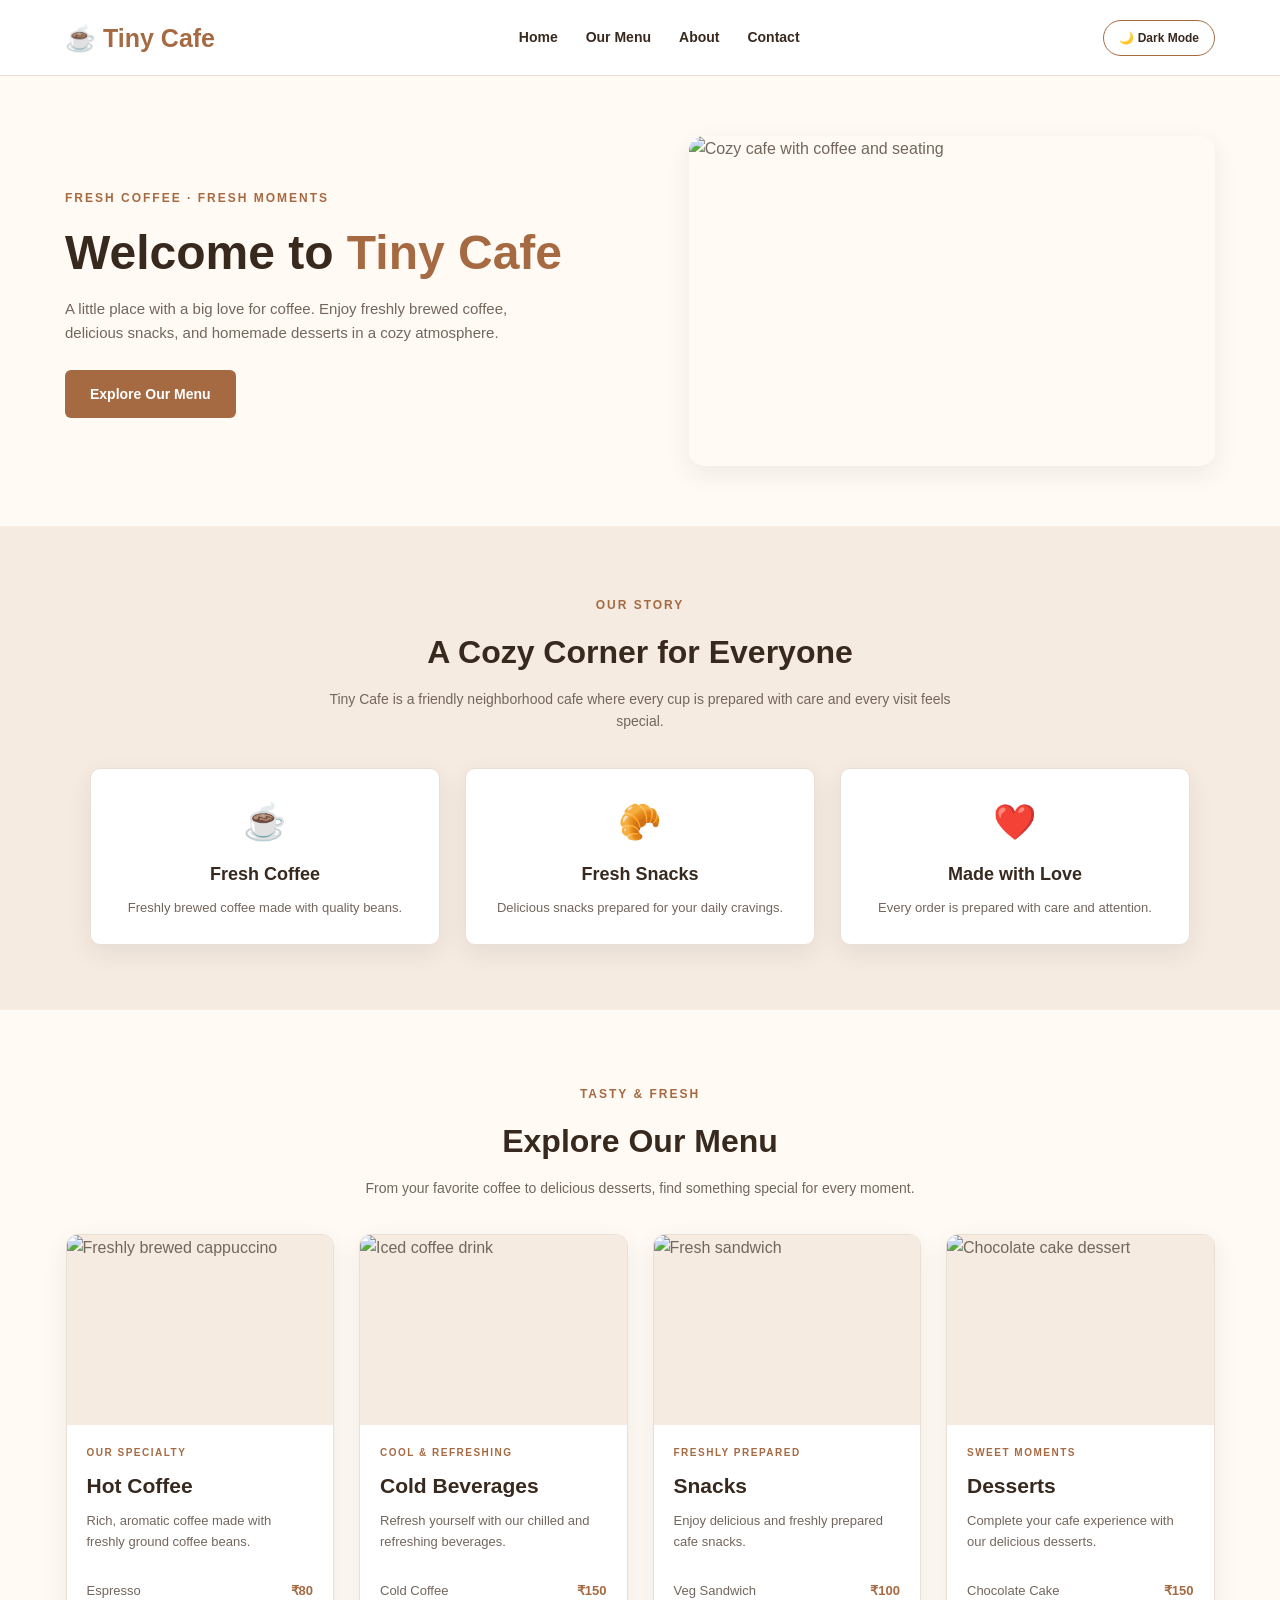
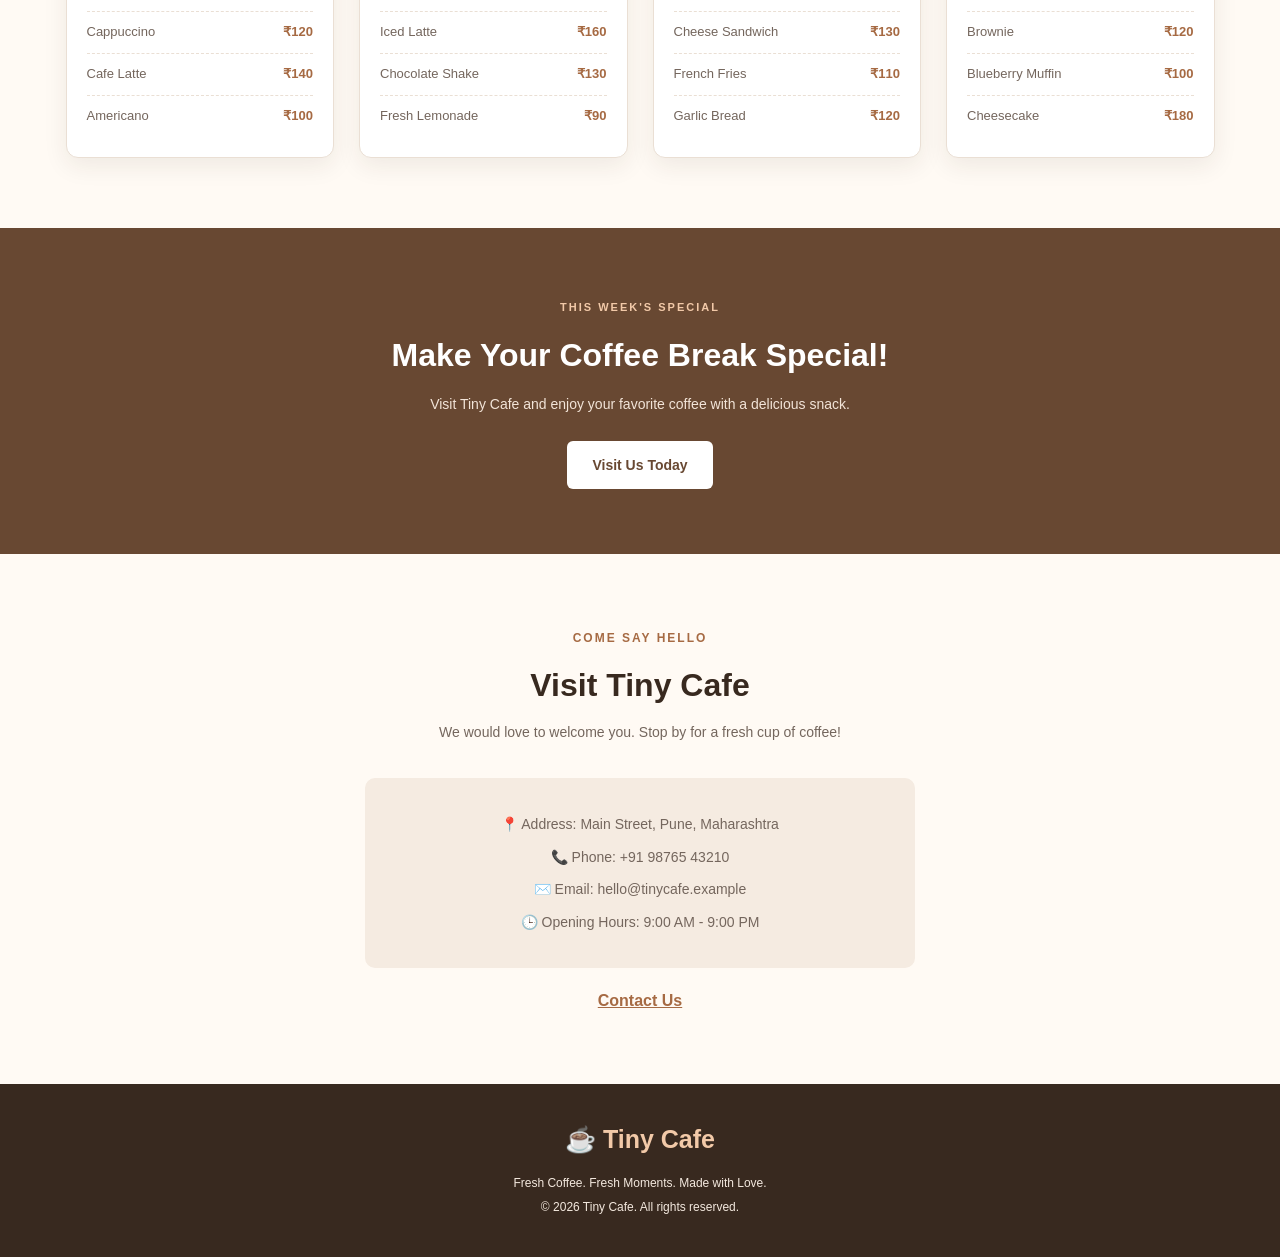
==== commit 685022e1: "Refactor HTML comments and content for clarity Updated various comments and text content for clarity" ====
--- a/index.html
+++ b/index.html
@@ -7,23 +7,17 @@
     <meta name="viewport" content="width=device-width, initial-scale=1.0">
 
     <meta name="description"
-        content="Welcome to Tiny Cafe. Explore our delicious coffee, snacks, and desserts.">
+        content="Visit Tiny Cafe for fresh coffee, delicious snacks and homemade desserts.">
 
     <title>Tiny Cafe | Coffee, Snacks & Desserts</title>
 
-    <!-- External CSS file -->
     <link rel="stylesheet" href="style.css">
-
-    <!-- JavaScript file -->
     <script src="script.js" defer></script>
 </head>
 
 <body>
 
-    <!-- ==============================
-         HEADER
-    =============================== -->
-
+    <!-- HEADER -->
     <header class="header" id="home">
 
         <div class="header-container">
@@ -44,8 +38,7 @@
                 id="theme-toggle"
                 class="theme-button"
                 aria-label="Switch to dark theme"
-                aria-pressed="false"
-            >
+                aria-pressed="false">
                 🌙 Dark Mode
             </button>
 
@@ -56,10 +49,7 @@
 
     <main>
 
-        <!-- ==============================
-             HERO SECTION
-        =============================== -->
-
+        <!-- HERO SECTION -->
         <section class="hero">
 
             <div class="hero-content">
@@ -69,8 +59,7 @@
                 </span>
 
                 <h1>
-                    Welcome to
-                    <span>Tiny Cafe</span>
+                    Welcome to <span>Tiny Cafe</span>
                 </h1>
 
                 <p>
@@ -86,21 +75,19 @@
             </div>
 
             <div class="hero-image">
+
                 <img
                     src="https://images.unsplash.com/photo-1445116572660-236099ec97a0?w=900"
                     alt="Cozy cafe with coffee and seating"
                     width="900"
-                    height="650"
-                >
+                    height="650">
+
             </div>
 
         </section>
 
 
-        <!-- ==============================
-             ABOUT SECTION
-        =============================== -->
-
+        <!-- ABOUT SECTION -->
         <section class="about-section" id="about">
 
             <div class="section-heading">
@@ -120,21 +107,39 @@
             <div class="about-features">
 
                 <article class="about-card">
+
                     <span class="feature-icon">☕</span>
+
                     <h3>Fresh Coffee</h3>
-                    <p>Freshly brewed coffee made with quality beans.</p>
+
+                    <p>
+                        Freshly brewed coffee made with quality beans.
+                    </p>
+
                 </article>
 
                 <article class="about-card">
+
                     <span class="feature-icon">🥐</span>
+
                     <h3>Fresh Snacks</h3>
-                    <p>Delicious snacks prepared for your daily cravings.</p>
+
+                    <p>
+                        Delicious snacks prepared for your daily cravings.
+                    </p>
+
                 </article>
 
                 <article class="about-card">
+
                     <span class="feature-icon">❤️</span>
+
                     <h3>Made with Love</h3>
-                    <p>Every order is prepared with care and attention.</p>
+
+                    <p>
+                        Every order is prepared with care and attention.
+                    </p>
+
                 </article>
 
             </div>
@@ -142,10 +147,7 @@
         </section>
 
 
-        <!-- ==============================
-             MENU SECTION
-        =============================== -->
-
+        <!-- MENU SECTION -->
         <section class="menu-section" id="menu">
 
             <div class="section-heading">
@@ -162,28 +164,29 @@
             </div>
 
 
-            <!-- FLEXBOX MENU CARDS -->
-
+            <!-- MENU FLEXBOX CONTAINER -->
             <div class="menu-container">
 
 
                 <!-- COFFEE CARD -->
-
                 <article class="menu-card">
 
                     <div class="menu-image">
+
                         <img
                             src="https://images.unsplash.com/photo-1509042239860-f550ce710b93?w=700"
                             alt="Freshly brewed cappuccino"
                             width="700"
                             height="450"
-                            loading="lazy"
-                        >
+                            loading="lazy">
+
                     </div>
 
                     <div class="menu-content">
 
-                        <span class="menu-category">OUR SPECIALTY</span>
+                        <span class="menu-category">
+                            OUR SPECIALTY
+                        </span>
 
                         <h3>Hot Coffee</h3>
 
@@ -193,6 +196,7 @@
                         </p>
 
                         <ul class="menu-list">
+
                             <li>
                                 <span>Espresso</span>
                                 <strong>₹80</strong>
@@ -212,6 +216,7 @@
                                 <span>Americano</span>
                                 <strong>₹100</strong>
                             </li>
+
                         </ul>
 
                     </div>
@@ -219,23 +224,25 @@
                 </article>
 
 
-                <!-- COLD DRINKS CARD -->
-
+                <!-- COLD BEVERAGES CARD -->
                 <article class="menu-card">
 
                     <div class="menu-image">
+
                         <img
                             src="https://images.unsplash.com/photo-1461023058943-07fcbe16d735?w=700"
                             alt="Iced coffee drink"
                             width="700"
                             height="450"
-                            loading="lazy"
-                        >
+                            loading="lazy">
+
                     </div>
 
                     <div class="menu-content">
 
-                        <span class="menu-category">COOL & REFRESHING</span>
+                        <span class="menu-category">
+                            COOL & REFRESHING
+                        </span>
 
                         <h3>Cold Beverages</h3>
 
@@ -245,6 +252,7 @@
                         </p>
 
                         <ul class="menu-list">
+
                             <li>
                                 <span>Cold Coffee</span>
                                 <strong>₹150</strong>
@@ -264,6 +272,7 @@
                                 <span>Fresh Lemonade</span>
                                 <strong>₹90</strong>
                             </li>
+
                         </ul>
 
                     </div>
@@ -272,22 +281,24 @@
 
 
                 <!-- SNACKS CARD -->
-
                 <article class="menu-card">
 
                     <div class="menu-image">
+
                         <img
                             src="https://images.unsplash.com/photo-1528735602780-2552fd46c7af?w=700"
                             alt="Fresh sandwich"
                             width="700"
                             height="450"
-                            loading="lazy"
-                        >
+                            loading="lazy">
+
                     </div>
 
                     <div class="menu-content">
 
-                        <span class="menu-category">FRESHLY PREPARED</span>
+                        <span class="menu-category">
+                            FRESHLY PREPARED
+                        </span>
 
                         <h3>Snacks</h3>
 
@@ -297,6 +308,7 @@
                         </p>
 
                         <ul class="menu-list">
+
                             <li>
                                 <span>Veg Sandwich</span>
                                 <strong>₹100</strong>
@@ -316,6 +328,7 @@
                                 <span>Garlic Bread</span>
                                 <strong>₹120</strong>
                             </li>
+
                         </ul>
 
                     </div>
@@ -324,22 +337,24 @@
 
 
                 <!-- DESSERTS CARD -->
-
                 <article class="menu-card">
 
                     <div class="menu-image">
+
                         <img
                             src="https://images.unsplash.com/photo-1578985545062-69928b1d9587?w=700"
                             alt="Chocolate cake dessert"
                             width="700"
                             height="450"
-                            loading="lazy"
-                        >
+                            loading="lazy">
+
                     </div>
 
                     <div class="menu-content">
 
-                        <span class="menu-category">SWEET MOMENTS</span>
+                        <span class="menu-category">
+                            SWEET MOMENTS
+                        </span>
 
                         <h3>Desserts</h3>
 
@@ -349,6 +364,7 @@
                         </p>
 
                         <ul class="menu-list">
+
                             <li>
                                 <span>Chocolate Cake</span>
                                 <strong>₹150</strong>
@@ -368,6 +384,7 @@
                                 <span>Cheesecake</span>
                                 <strong>₹180</strong>
                             </li>
+
                         </ul>
 
                     </div>
@@ -379,10 +396,7 @@
         </section>
 
 
-        <!-- ==============================
-             SPECIAL OFFER
-        =============================== -->
-
+        <!-- SPECIAL OFFER -->
         <section class="offer-section">
 
             <div class="offer-content">
@@ -405,10 +419,7 @@
         </section>
 
 
-        <!-- ==============================
-             CONTACT SECTION
-        =============================== -->
-
+        <!-- CONTACT SECTION -->
         <section class="contact-section" id="contact">
 
             <div class="section-heading">
@@ -438,8 +449,7 @@
 
             <a
                 href="mailto:hello@tinycafe.example"
-                class="contact-link"
-            >
+                class="contact-link">
                 Contact Us
             </a>
 
@@ -448,21 +458,16 @@
     </main>
 
 
-    <!-- ==============================
-         FOOTER
-    =============================== -->
-
+    <!-- FOOTER -->
     <footer class="footer">
 
-        <a href="#home" class="footer-logo">☕ Tiny Cafe</a>
-
-        <p>
-            Fresh Coffee. Fresh Moments. Made with Love.
-        </p>
-
-        <p>
-            © 2026 Tiny Cafe. All rights reserved.
-        </p>
+        <a href="#home" class="footer-logo">
+            ☕ Tiny Cafe
+        </a>
+
+        <p>Fresh Coffee. Fresh Moments. Made with Love.</p>
+
+        <p>© 2026 Tiny Cafe. All rights reserved.</p>
 
     </footer>
 
--- a/style.css
+++ b/style.css
@@ -1,7 +1,7 @@
 
-/* ==============================
-   GLOBAL STYLES
-============================== */
+/* =========================================
+   1. GLOBAL STYLES AND CSS VARIABLES
+========================================= */
 
 * {
     margin: 0;
@@ -10,235 +10,645 @@
 }
 
 :root {
-    --primary: #e84b70;
-    --primary-dark: #ce3158;
-    --background: #f5f6fc;
-    --heading: #24243a;
-    --text: #77778a;
-    --white: #ffffff;
-    --border: #eeeeF4;
+    --primary: #a66a43;
+    --primary-dark: #805033;
+    --background: #fffaf4;
+    --surface: #ffffff;
+    --heading: #38291f;
+    --text: #74665d;
+    --border: #eadfd4;
+    --soft-background: #f5ebe1;
+    --shadow: 0 8px 25px rgba(56, 41, 31, 0.08);
+}
+
+html {
+    scroll-behavior: smooth;
 }
 
 body {
-    min-height: 100vh;
     font-family: Arial, Helvetica, sans-serif;
-    background: linear-gradient(135deg, #fce4ec, #e8eafc);
+    background: var(--background);
+    color: var(--text);
+    line-height: 1.6;
+    transition: background 0.3s ease, color 0.3s ease;
+}
+
+a {
+    text-decoration: none;
+}
+
+/* =========================================
+   2. DARK THEME
+========================================= */
+
+body.dark-theme {
+    --background: #171717;
+    --surface: #252525;
+    --heading: #fff4e9;
+    --text: #d1c2b5;
+    --border: #494039;
+    --soft-background: #332a24;
+    --shadow: 0 8px 25px rgba(0, 0, 0, 0.25);
+}
+
+body.dark-theme .header {
+    background: var(--surface);
+}
+
+body.dark-theme .navigation a {
+    color: var(--text);
+}
+
+body.dark-theme .menu-list li {
+    border-bottom-color: var(--border);
+}
+
+body.dark-theme .menu-card {
+    border-color: var(--border);
+}
+
+body.dark-theme .contact-details {
+    background: var(--surface);
+}
+
+body.dark-theme .footer {
+    background: #111111;
+}
+
+/* =========================================
+   3. HEADER
+========================================= */
+
+.header {
+    width: 100%;
+    background: var(--surface);
+    border-bottom: 1px solid var(--border);
+    position: sticky;
+    top: 0;
+    z-index: 100;
+}
+
+.header-container {
+    max-width: 1200px;
+    min-height: 75px;
+    margin: auto;
+    padding: 12px 25px;
+
+    display: flex;
+    justify-content: space-between;
+    align-items: center;
+    gap: 20px;
+}
+
+.logo,
+.footer-logo {
+    color: var(--primary);
+    font-size: 25px;
+    font-weight: bold;
+}
+
+.navigation {
+    display: flex;
+    align-items: center;
+    gap: 28px;
+}
+
+.navigation a {
     color: var(--heading);
-}
-
-/* ==============================
-   PAGE LAYOUT
-============================== */
-
-.page-container {
-    min-height: 100vh;
-    padding: 40px 20px;
+    font-size: 14px;
+    font-weight: 600;
+    transition: color 0.3s ease;
+}
+
+.navigation a:hover {
+    color: var(--primary);
+}
+
+/* =========================================
+   4. THEME BUTTON
+========================================= */
+
+.theme-button {
+    padding: 10px 15px;
+    border: 1px solid var(--primary);
+    border-radius: 25px;
+    background: transparent;
+    color: var(--heading);
+    font-size: 12px;
+    font-weight: bold;
+    cursor: pointer;
+    transition: all 0.3s ease;
+}
+
+.theme-button:hover {
+    background: var(--primary);
+    color: #ffffff;
+}
+
+.theme-button:focus-visible {
+    outline: 3px solid var(--primary);
+    outline-offset: 3px;
+}
+
+/* =========================================
+   5. HERO SECTION
+========================================= */
+
+.hero {
+    max-width: 1200px;
+    min-height: 450px;
+    margin: auto;
+    padding: 55px 25px;
+
+    display: flex;
+    justify-content: space-between;
+    align-items: center;
+    gap: 40px;
+}
+
+.hero-content {
+    flex: 1 1 50%;
+}
+
+.hero-label,
+.section-label {
+    color: var(--primary);
+    font-size: 12px;
+    font-weight: bold;
+    letter-spacing: 2px;
+}
+
+.hero h1 {
+    color: var(--heading);
+    font-size: 48px;
+    line-height: 1.2;
+    margin: 15px 0;
+}
+
+.hero h1 span {
+    color: var(--primary);
+}
+
+.hero-content p {
+    max-width: 500px;
+    font-size: 15px;
+    margin-bottom: 25px;
+}
+
+.primary-button,
+.offer-button {
+    display: inline-block;
+    background: var(--primary);
+    color: #ffffff;
+    padding: 13px 25px;
+    border-radius: 6px;
+    font-size: 14px;
+    font-weight: bold;
+    transition: background 0.3s ease, transform 0.3s ease;
+}
+
+.primary-button:hover,
+.offer-button:hover {
+    background: var(--primary-dark);
+    transform: translateY(-3px);
+}
+
+.hero-image {
+    flex: 1 1 45%;
+    min-width: 0;
+}
+
+.hero-image img {
+    display: block;
+    width: 100%;
+    height: 330px;
+    object-fit: cover;
+    border-radius: 15px;
+    box-shadow: var(--shadow);
+}
+
+/* =========================================
+   6. SECTION HEADINGS
+========================================= */
+
+.section-heading {
+    max-width: 650px;
+    margin: 0 auto 35px;
+    text-align: center;
+}
+
+.section-heading h2 {
+    color: var(--heading);
+    font-size: 32px;
+    margin: 10px 0;
+}
+
+.section-heading p {
+    font-size: 14px;
+}
+
+/* =========================================
+   7. ABOUT SECTION - FLEXBOX
+========================================= */
+
+.about-section {
+    padding: 65px 25px;
+    background: var(--soft-background);
+}
+
+.about-features {
+    max-width: 1100px;
+    margin: auto;
+
+    display: flex;
+    justify-content: center;
+    align-items: stretch;
+    flex-wrap: wrap;
+    gap: 25px;
+}
+
+.about-card {
+    flex: 1 1 250px;
+    padding: 25px;
+    background: var(--surface);
+    border: 1px solid var(--border);
+    border-radius: 10px;
+    text-align: center;
+    box-shadow: var(--shadow);
+}
+
+.feature-icon {
+    font-size: 35px;
+}
+
+.about-card h3 {
+    color: var(--heading);
+    font-size: 18px;
+    margin: 10px 0;
+}
+
+.about-card p {
+    font-size: 13px;
+}
+
+/* =========================================
+   8. MENU SECTION
+========================================= */
+
+.menu-section {
+    max-width: 1200px;
+    margin: auto;
+    padding: 70px 25px;
+}
+
+/* Main Flexbox layout */
+
+.menu-container {
+    display: flex;
+    flex-direction: row;
+    flex-wrap: wrap;
+    justify-content: center;
+    align-items: stretch;
+    gap: 25px;
+}
+
+/* =========================================
+   9. MENU CARDS - FLEXBOX
+========================================= */
+
+.menu-card {
+    flex: 1 1 250px;
+    max-width: calc(25% - 19px);
 
     display: flex;
     flex-direction: column;
-    justify-content: center;
+
+    background: var(--surface);
+    border: 1px solid var(--border);
+    border-radius: 12px;
+    overflow: hidden;
+
+    box-shadow: var(--shadow);
+
+    transition: transform 0.3s ease,
+                box-shadow 0.3s ease;
+}
+
+.menu-card:hover {
+    transform: translateY(-7px);
+    box-shadow: 0 12px 30px rgba(56, 41, 31, 0.14);
+}
+
+/* =========================================
+   10. MENU IMAGES
+========================================= */
+
+.menu-image {
+    height: 190px;
+    overflow: hidden;
+    background: var(--soft-background);
+}
+
+.menu-image img {
+    width: 100%;
+    height: 100%;
+    display: block;
+    object-fit: cover;
+    transition: transform 0.4s ease;
+}
+
+.menu-card:hover .menu-image img {
+    transform: scale(1.06);
+}
+
+/* =========================================
+   11. MENU CONTENT
+========================================= */
+
+.menu-content {
+    padding: 20px;
+
+    display: flex;
+    flex-direction: column;
+    flex-grow: 1;
+}
+
+.menu-category {
+    color: var(--primary);
+    font-size: 10px;
+    font-weight: bold;
+    letter-spacing: 1.5px;
+}
+
+.menu-content h3 {
+    color: var(--heading);
+    font-size: 21px;
+    margin: 8px 0;
+}
+
+.menu-content p {
+    font-size: 13px;
+    margin-bottom: 18px;
+}
+
+/* =========================================
+   12. MENU ITEM LIST
+========================================= */
+
+.menu-list {
+    list-style: none;
+    margin-top: auto;
+}
+
+.menu-list li {
+    padding: 10px 0;
+    border-bottom: 1px dashed var(--border);
+
+    display: flex;
+    justify-content: space-between;
     align-items: center;
-}
-
-/* ==============================
-   LIKE CARD
-============================== */
-
-.like-card {
-    width: 100%;
-    max-width: 420px;
-    padding: 40px 30px;
-    background: var(--white);
-    border-radius: 20px;
+    gap: 10px;
+
+    font-size: 13px;
+}
+
+.menu-list li:last-child {
+    border-bottom: none;
+}
+
+.menu-list strong {
+    color: var(--primary);
+    white-space: nowrap;
+}
+
+/* =========================================
+   13. OFFER SECTION
+========================================= */
+
+.offer-section {
+    padding: 65px 25px;
+    background: #684832;
     text-align: center;
-    box-shadow: 0 15px 45px rgba(40, 40, 80, 0.12);
-}
-
-.card-icon {
-    width: 75px;
-    height: 75px;
-    margin: 0 auto 20px;
-    border-radius: 50%;
-    background: #fff0f3;
-
-    display: flex;
-    justify-content: center;
-    align-items: center;
-
-    font-size: 35px;
-}
-
-.category {
-    color: var(--primary);
+}
+
+.offer-content {
+    max-width: 650px;
+    margin: auto;
+}
+
+.offer-content > span {
+    color: #f2c9a8;
     font-size: 11px;
     font-weight: bold;
     letter-spacing: 2px;
 }
 
-.like-card h1 {
+.offer-content h2 {
+    color: #ffffff;
+    font-size: 32px;
     margin: 12px 0;
-    font-size: 32px;
-    color: var(--heading);
-}
-
-.description {
-    max-width: 300px;
-    margin: 0 auto 25px;
-    color: var(--text);
+}
+
+.offer-content p {
+    color: #f2e4d8;
     font-size: 14px;
-    line-height: 1.7;
-}
-
-/* ==============================
-   LIKE COUNTER
-============================== */
-
-.like-display {
-    display: flex;
-    justify-content: center;
-    align-items: center;
-    gap: 9px;
-    margin: 25px 0;
-}
-
-.heart-icon {
+    margin-bottom: 25px;
+}
+
+.offer-button {
+    background: #ffffff;
+    color: #684832;
+}
+
+.offer-button:hover {
+    background: #f3e5d9;
+    color: #684832;
+}
+
+/* =========================================
+   14. CONTACT SECTION
+========================================= */
+
+.contact-section {
+    padding: 70px 25px;
+    text-align: center;
+}
+
+.contact-details {
+    max-width: 550px;
+    margin: auto;
+    padding: 25px;
+    background: var(--soft-background);
+    border-radius: 10px;
+}
+
+.contact-details p {
+    margin: 10px 0;
+    font-size: 14px;
+}
+
+.contact-link {
+    display: inline-block;
+    margin-top: 20px;
     color: var(--primary);
-    font-size: 30px;
-}
-
-#like-count {
-    color: var(--heading);
-    font-size: 32px;
     font-weight: bold;
-}
-
-.like-label {
-    color: var(--text);
-    font-size: 14px;
-}
-
-/* ==============================
-   LIKE BUTTON
-============================== */
-
-.like-button {
-    width: 100%;
-    max-width: 220px;
-    padding: 14px 25px;
-
-    display: inline-flex;
-    justify-content: center;
-    align-items: center;
-    gap: 10px;
-
-    background: var(--primary);
-    color: var(--white);
-
-    border: none;
-    border-radius: 30px;
-
-    font-size: 16px;
-    font-weight: bold;
-    cursor: pointer;
-
-    transition: background 0.3s ease,
-                transform 0.3s ease,
-                box-shadow 0.3s ease;
-}
-
-.like-button:hover {
-    background: var(--primary-dark);
-    transform: translateY(-3px);
-    box-shadow: 0 7px 18px rgba(232, 75, 112, 0.25);
-}
-
-.like-button:focus-visible,
-.reset-button:focus-visible {
-    outline: 3px solid #24243a;
-    outline-offset: 4px;
-}
-
-.button-heart {
-    font-size: 20px;
-}
-
-/* Liked state */
-
-.like-button.liked {
-    background: #292943;
-}
-
-.like-button.liked:hover {
-    background: #41415f;
-}
-
-.like-button.liked .button-heart {
-    color: #ff829e;
-}
-
-/* ==============================
-   STATUS MESSAGE
-============================== */
-
-.like-message {
-    min-height: 24px;
-    margin-top: 18px;
-    color: var(--text);
-    font-size: 13px;
-}
-
-/* ==============================
-   RESET BUTTON
-============================== */
-
-.reset-button {
-    margin-top: 12px;
-    padding: 9px 18px;
-    background: transparent;
-    color: var(--text);
-    border: 1px solid var(--border);
-    border-radius: 20px;
+    text-decoration: underline;
+}
+
+/* =========================================
+   15. FOOTER
+========================================= */
+
+.footer {
+    padding: 35px 20px;
+    background: #38291f;
+    color: #f3e8de;
+    text-align: center;
+}
+
+.footer-logo {
+    display: inline-block;
+    color: #f2c9a8;
+    margin-bottom: 10px;
+}
+
+.footer p {
     font-size: 12px;
-    cursor: pointer;
-    transition: all 0.3s ease;
-}
-
-.reset-button:hover {
-    color: var(--primary);
-    border-color: var(--primary);
-}
-
-/* ==============================
-   FOOTER
-============================== */
-
-.footer {
-    margin-top: 30px;
-    text-align: center;
-    color: #77778a;
-    font-size: 12px;
-    line-height: 1.8;
-}
-
-/* ==============================
-   MOBILE RESPONSIVENESS
-============================== */
+    margin: 5px 0;
+}
+
+/* =========================================
+   16. TABLET RESPONSIVENESS
+========================================= */
+
+@media (max-width: 1000px) {
+
+    .menu-card {
+        flex: 1 1 calc(33.333% - 20px);
+        max-width: calc(33.333% - 17px);
+    }
+
+    .hero h1 {
+        font-size: 38px;
+    }
+
+    .menu-image {
+        height: 180px;
+    }
+}
+
+/* =========================================
+   17. MOBILE RESPONSIVENESS
+========================================= */
+
+@media (max-width: 700px) {
+
+    .header-container {
+        flex-wrap: wrap;
+        justify-content: center;
+    }
+
+    .navigation {
+        order: 3;
+        width: 100%;
+        justify-content: center;
+        flex-wrap: wrap;
+        gap: 18px;
+    }
+
+    .hero {
+        flex-direction: column;
+        text-align: center;
+        padding: 40px 20px;
+    }
+
+    .hero-content p {
+        margin-left: auto;
+        margin-right: auto;
+    }
+
+    .hero-image {
+        width: 100%;
+    }
+
+    .hero-image img {
+        height: 260px;
+    }
+
+    .menu-card {
+        flex: 1 1 calc(50% - 15px);
+        max-width: calc(50% - 13px);
+    }
+
+    .about-features {
+        flex-direction: row;
+    }
+}
+
+/* =========================================
+   18. SMALL MOBILE RESPONSIVENESS
+========================================= */
 
 @media (max-width: 480px) {
 
-    .page-container {
-        padding: 25px 15px;
-    }
-
-    .like-card {
-        padding: 35px 20px;
-    }
-
-    .like-card h1 {
-        font-size: 27px;
-    }
-
-    .description {
-        font-size: 13px;
-    }
-}
+    .header-container {
+        padding: 12px 15px;
+    }
+
+    .logo {
+        font-size: 22px;
+    }
+
+    .theme-button {
+        padding: 8px 11px;
+        font-size: 11px;
+    }
+
+    .navigation {
+        gap: 13px;
+    }
+
+    .navigation a {
+        font-size: 12px;
+    }
+
+    .hero h1 {
+        font-size: 32px;
+    }
+
+    .hero-image img {
+        height: 220px;
+    }
+
+    .section-heading h2 {
+        font-size: 26px;
+    }
+
+    .menu-section {
+        padding: 45px 15px;
+    }
+
+    .menu-container {
+        flex-direction: column;
+        align-items: stretch;
+    }
+
+    .menu-card {
+        width: 100%;
+        max-width: 100%;
+        flex: 1 1 auto;
+    }
+
+    .menu-image {
+        height: 220px;
+    }
+
+    .about-section,
+    .contact-section {
+        padding: 45px 15px;
+    }
+
+    .offer-content h2 {
+        font-size: 26px;
+    }
+}
